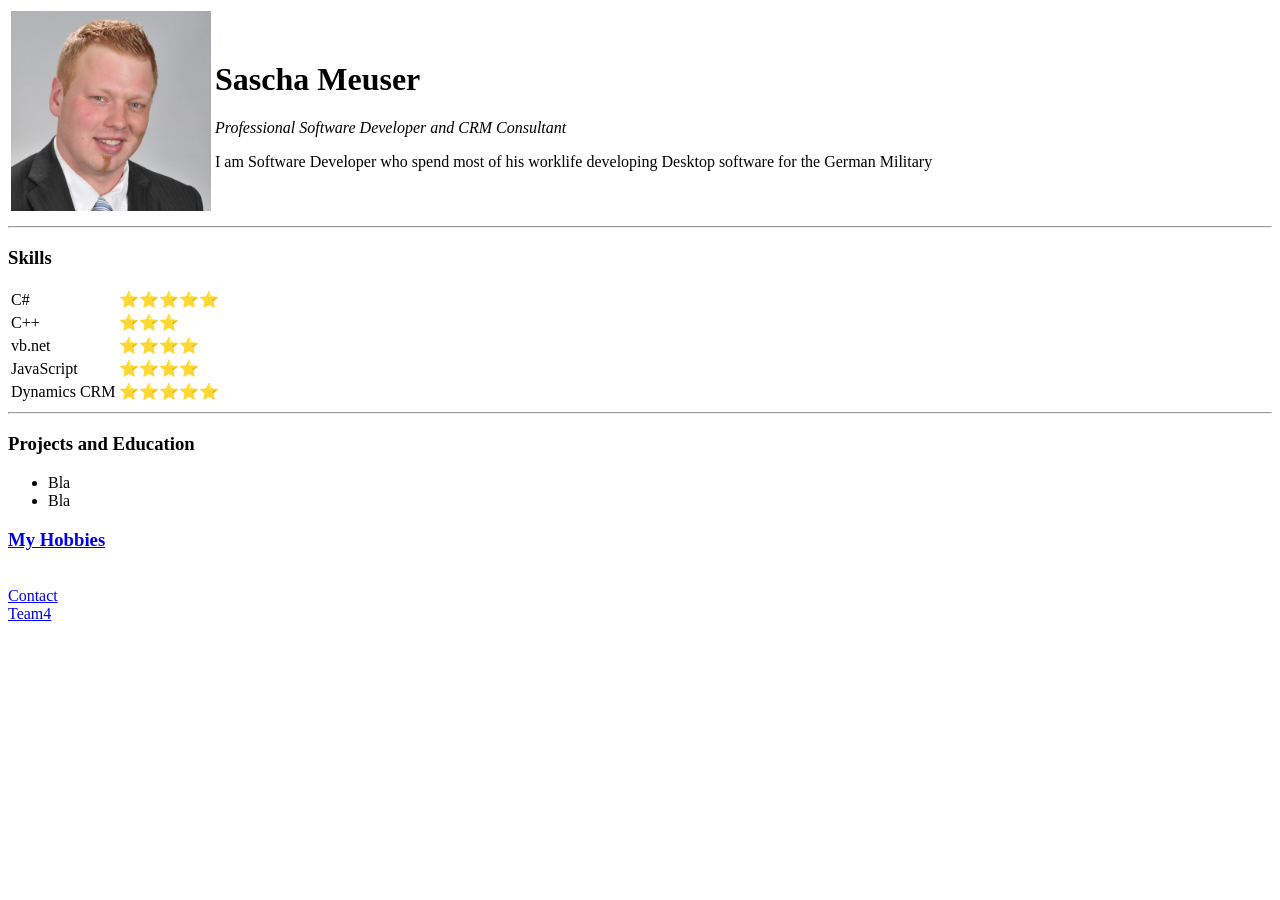
==== index.html @ b61de729 "Test Test" ====
<!DOCTYPE html>
<html lang="en" dir="ltr">

<head>
  <meta charset="utf-8">
  <title>Saschas Personal Site</title>
</head>

<body>
  <table>
    <tr>
      <td><img src="images\Meuser_Sascha_CRMPartners.jpg" alt="Picture from me" width="200" height="200"></td>
      <td>
        <h1>Sascha Meuser</h1>
        <p><em>Professional Software Developer and CRM Consultant</em></p>
        <p>I am Software Developer who spend most of his worklife developing Desktop software for the German Military</p>
      </td>
    </tr>
  </table>
  <hr>

  <h3>Skills</h3>
  <table cellspaceing="20">
    <tr>
      <td>C#</td>
      <td>⭐⭐⭐⭐⭐</td>
    </tr>
    <tr>
      <td>C++</td>
      <td>⭐⭐⭐</td>
    </tr>
    <tr>
      <td>vb.net</td>
      <td>⭐⭐⭐⭐</td>
    </tr>
    <tr>
      <td>JavaScript</td>
      <td>⭐⭐⭐⭐</td>
    </tr>
    <tr>
      <td>Dynamics CRM</td>
      <td>⭐⭐⭐⭐⭐</td>
    </tr>
  </table>
  <hr>

  <h3>Projects and Education</h3>
  <ul>
    <li>Bla</li>
    <li>Bla</li>
  </ul>

  <a href="MyHobbies.html">
    <h3>My Hobbies</h3>
  </a>
  <br>

  <a href="Contact.html">Contact</a>
  <br>
  <a href="https://www.team4.de">Team4</a>

</body>

</html>
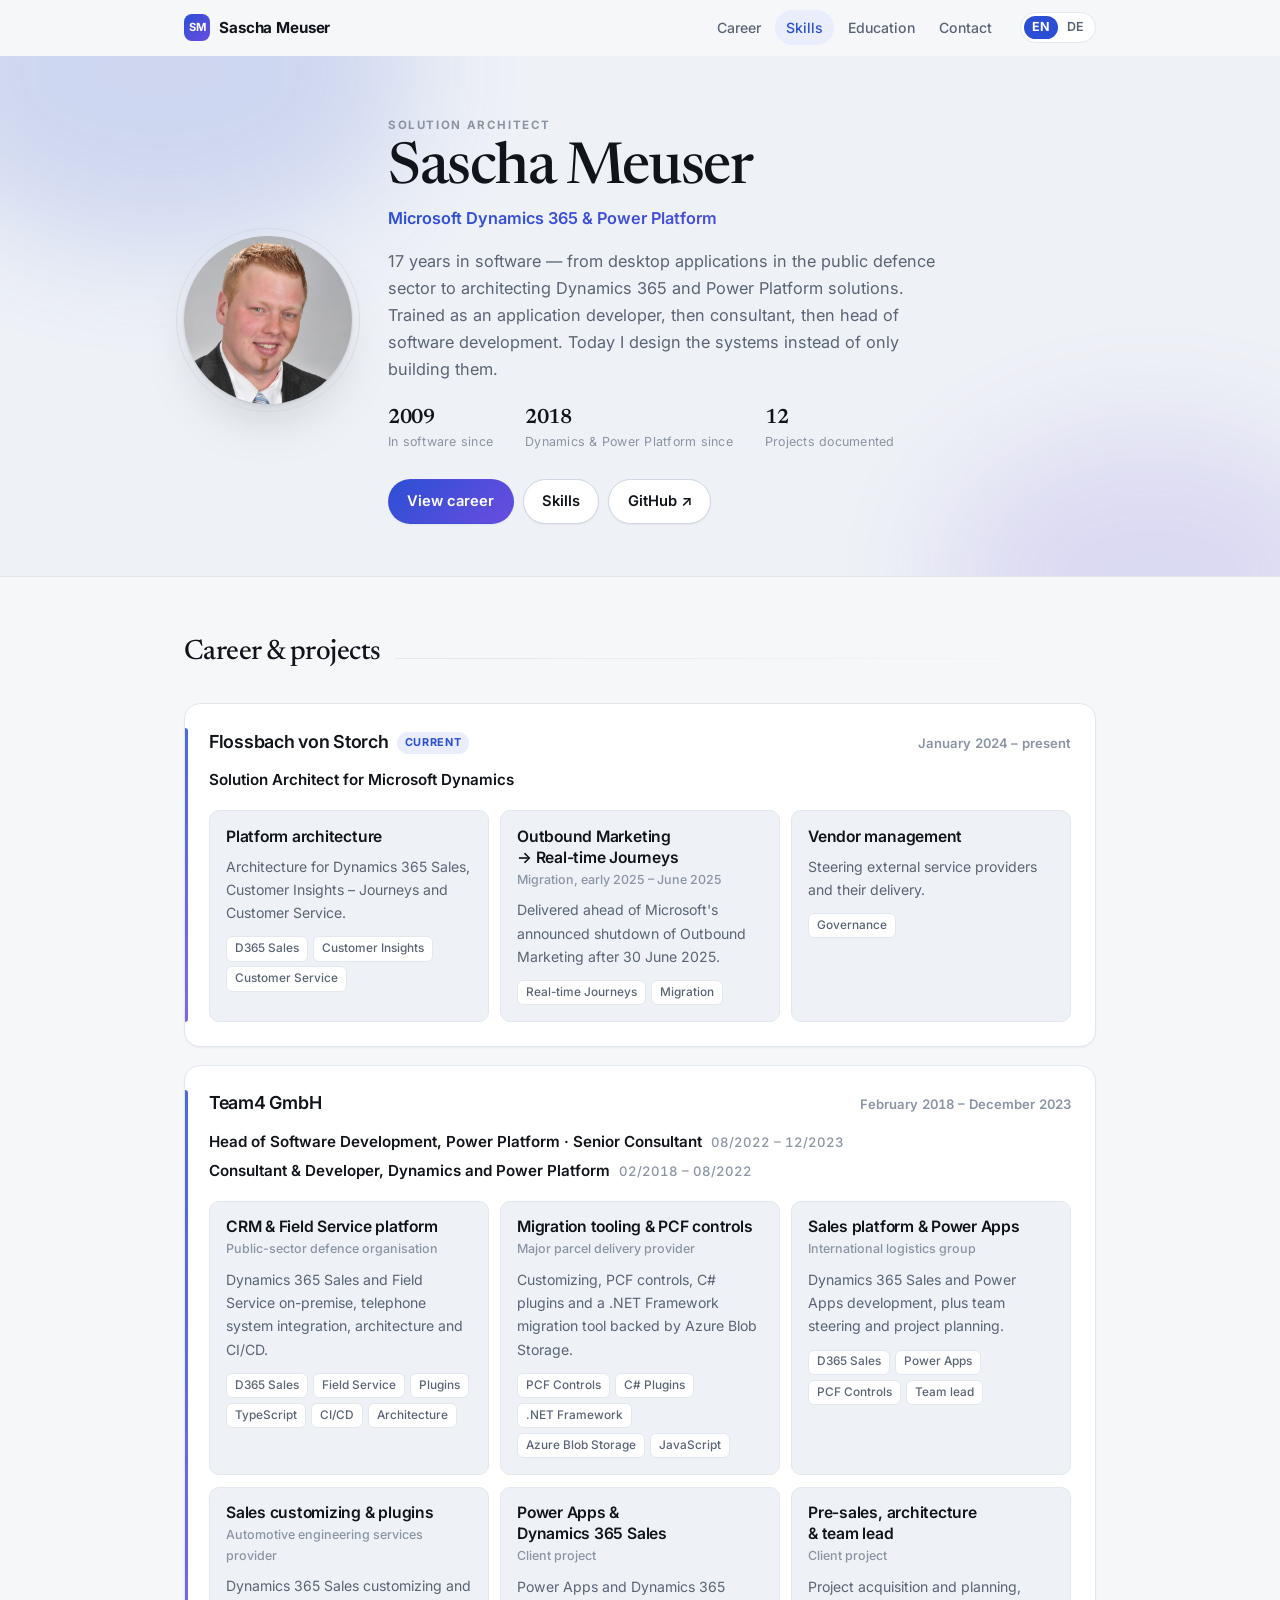
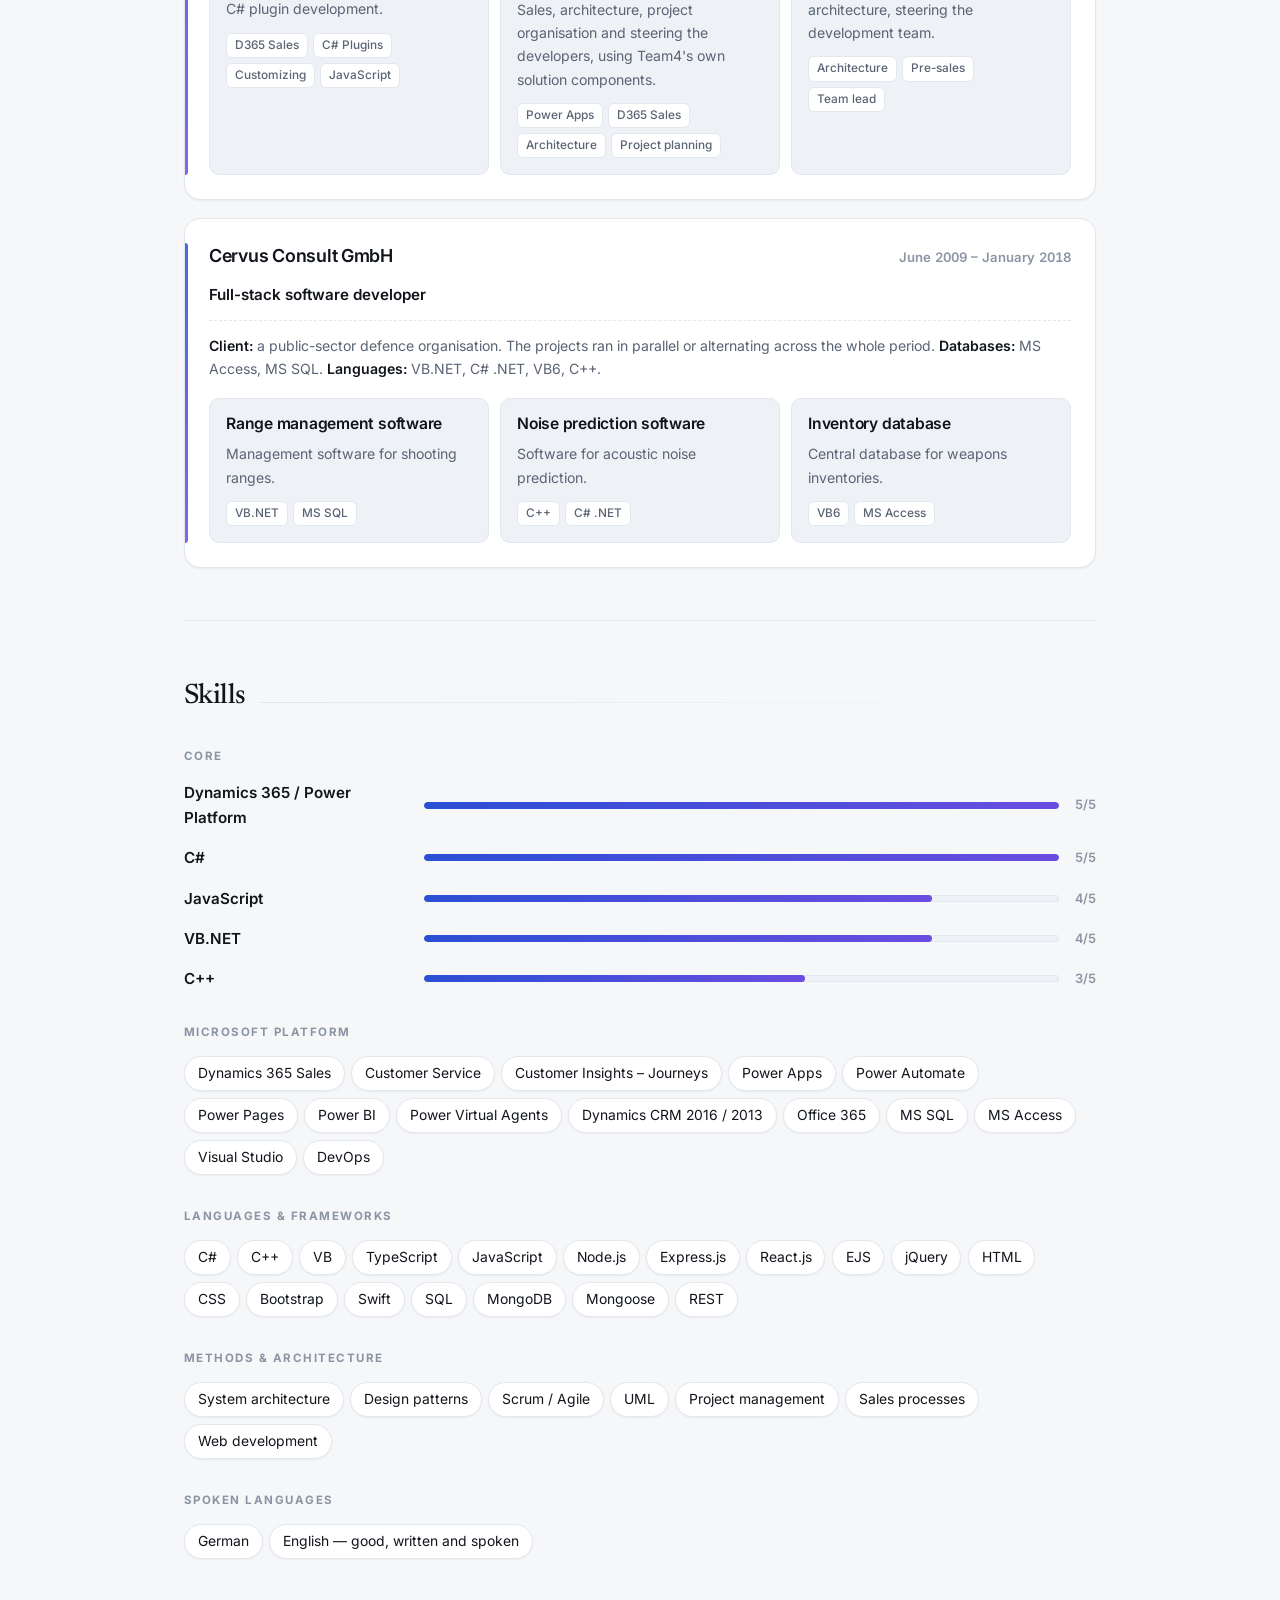
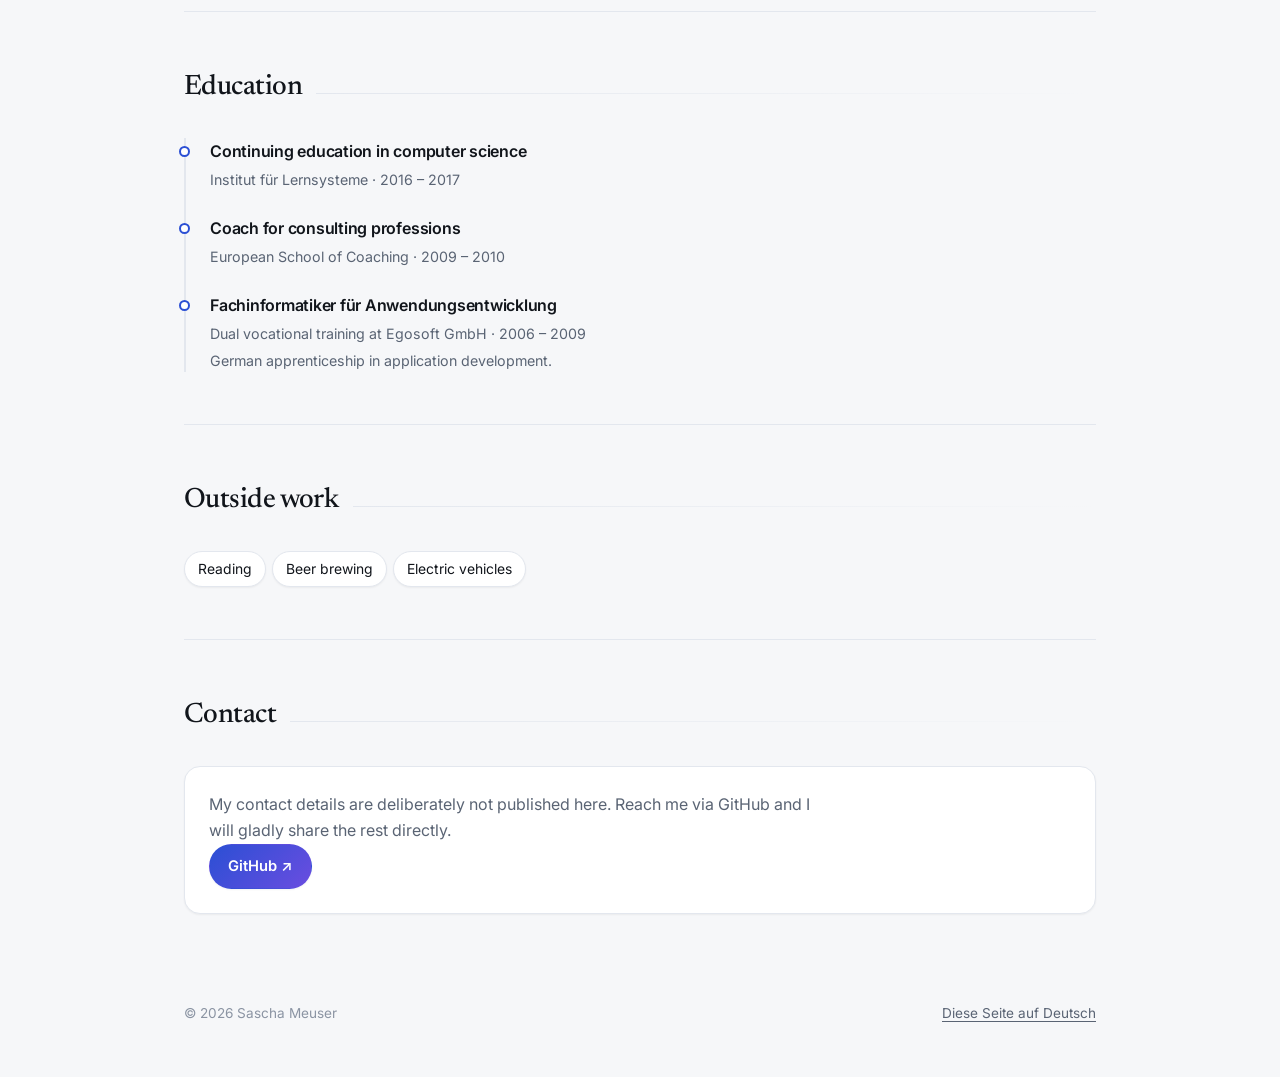
==== commit 34c8b5bd: "Personal site: bilingual static CV Static HTML/CSS site served by GitHub Pages from the repo root.  " ====
--- a/index.html
+++ b/index.html
@@ -1,64 +1,439 @@
-<!DOCTYPE html>
-<html lang="en" dir="ltr">
-
-<head>
-  <meta charset="utf-8">
-  <title>Saschas Personal Site</title>
-</head>
-
-<body>
-  <table>
-    <tr>
-      <td><img src="images\Meuser_Sascha_CRMPartners.jpg" alt="Picture from me" width="200" height="200"></td>
-      <td>
-        <h1>Sascha Meuser</h1>
-        <p><em>Professional Software Developer and CRM Consultant</em></p>
-        <p>I am Software Developer who spend most of his worklife developing Desktop software for the German Military</p>
-      </td>
-    </tr>
-  </table>
-  <hr>
-
-  <h3>Skills</h3>
-  <table cellspaceing="20">
-    <tr>
-      <td>C#</td>
-      <td>⭐⭐⭐⭐⭐</td>
-    </tr>
-    <tr>
-      <td>C++</td>
-      <td>⭐⭐⭐</td>
-    </tr>
-    <tr>
-      <td>vb.net</td>
-      <td>⭐⭐⭐⭐</td>
-    </tr>
-    <tr>
-      <td>JavaScript</td>
-      <td>⭐⭐⭐⭐</td>
-    </tr>
-    <tr>
-      <td>Dynamics CRM</td>
-      <td>⭐⭐⭐⭐⭐</td>
-    </tr>
-  </table>
-  <hr>
-
-  <h3>Projects and Education</h3>
-  <ul>
-    <li>Bla</li>
-    <li>Bla</li>
-  </ul>
-
-  <a href="MyHobbies.html">
-    <h3>My Hobbies</h3>
-  </a>
-  <br>
-
-  <a href="Contact.html">Contact</a>
-  <br>
-  <a href="https://www.team4.de">Team4</a>
-
-</body>
-
-</html>
+<!DOCTYPE html>
+<html lang="en" dir="ltr">
+
+<head>
+  <meta charset="utf-8">
+  <meta name="viewport" content="width=device-width, initial-scale=1">
+  <title>Sascha Meuser — Solution Architect, Dynamics 365 &amp; Power Platform</title>
+  <meta name="description"
+    content="Sascha Meuser — Solution Architect for Microsoft Dynamics 365 and the Power Platform. Career, projects, skills and education.">
+  <meta name="author" content="Sascha Meuser">
+  <meta name="theme-color" content="#f6f7f9" media="(prefers-color-scheme: light)">
+  <meta name="theme-color" content="#0c0f14" media="(prefers-color-scheme: dark)">
+
+  <link rel="canonical" href="https://miedon.github.io/CV/">
+  <link rel="alternate" hreflang="en" href="https://miedon.github.io/CV/">
+  <link rel="alternate" hreflang="de" href="https://miedon.github.io/CV/de.html">
+  <link rel="alternate" hreflang="x-default" href="https://miedon.github.io/CV/">
+
+  <meta property="og:type" content="profile">
+  <meta property="og:locale" content="en">
+  <meta property="og:title" content="Sascha Meuser — Solution Architect, Dynamics 365 &amp; Power Platform">
+  <meta property="og:description"
+    content="17 years in software — from desktop applications in the public defence sector to architecting Dynamics 365 solutions.">
+  <meta property="og:image" content="https://miedon.github.io/CV/images/Meuser_Sascha_CRMPartners.jpg">
+  <meta name="twitter:card" content="summary">
+
+  <link rel="icon" href="data:image/svg+xml,<svg xmlns='http://www.w3.org/2000/svg' viewBox='0 0 100 100'><rect width='100' height='100' rx='22' fill='%232b4fd4'/><text x='50' y='71' font-size='54' font-family='sans-serif' font-weight='bold' fill='white' text-anchor='middle'>SM</text></svg>">
+
+  <link rel="preconnect" href="https://fonts.googleapis.com">
+  <link rel="preconnect" href="https://fonts.gstatic.com" crossorigin>
+  <link rel="stylesheet"
+    href="https://fonts.googleapis.com/css2?family=Inter:wght@400;500;600;700&family=Newsreader:opsz,wght@6..72,500;6..72,600&display=swap">
+  <link rel="stylesheet" href="styles.css">
+</head>
+
+<body>
+  <a class="skip" href="#main">Skip to content</a>
+
+  <div class="topbar">
+    <div class="wrap bar">
+      <a class="brand" href="#top">
+        <span class="monogram" aria-hidden="true">SM</span>
+        Sascha Meuser
+      </a>
+      <nav aria-label="Sections">
+        <a href="#career">Career</a>
+        <a href="#skills">Skills</a>
+        <a href="#education">Education</a>
+        <a href="#contact">Contact</a>
+      </nav>
+      <div class="lang">
+        <strong aria-current="page">EN</strong>
+        <a href="de.html" lang="de" hreflang="de">DE</a>
+      </div>
+    </div>
+  </div>
+
+  <header class="hero" id="top">
+    <div class="wrap hero-inner">
+      <div class="portrait">
+        <img src="images/Meuser_Sascha_CRMPartners.jpg" alt="Portrait of Sascha Meuser"
+          width="168" height="168" fetchpriority="high">
+      </div>
+      <div>
+        <p class="eyebrow">Solution Architect</p>
+        <h1>Sascha Meuser</h1>
+        <p class="tagline">Microsoft Dynamics 365 &amp; Power Platform</p>
+        <p class="lede">
+          17 years in software &mdash; from desktop applications in the public
+          defence sector to architecting Dynamics 365 and Power Platform
+          solutions.
+          Trained as an application developer, then consultant, then head of
+          software development. Today I design the systems instead of only
+          building them.
+        </p>
+        <ul class="facts">
+          <li><b>2009</b><span>In software since</span></li>
+          <li><b>2018</b><span>Dynamics &amp; Power Platform since</span></li>
+          <li><b>12</b><span>Projects documented</span></li>
+        </ul>
+        <nav class="actions" aria-label="Primary">
+          <a class="btn btn-primary" href="#career">View career</a>
+          <a class="btn" href="#skills">Skills</a>
+          <a class="btn" href="https://github.com/Miedon" rel="noopener">GitHub &#8599;</a>
+        </nav>
+      </div>
+    </div>
+  </header>
+
+  <main id="main" class="wrap">
+
+    <section id="career" class="reveal" aria-labelledby="career-h">
+      <div class="sec-head">
+        <h2 id="career-h">Career &amp; projects</h2>
+      </div>
+
+      <ol class="timeline">
+
+        <li class="job">
+          <div class="job-head">
+            <h3>Flossbach von Storch<span class="badge">Current</span></h3>
+            <span class="period">January 2024 &ndash; present</span>
+          </div>
+          <ul class="roles">
+            <li><span class="role">Solution Architect for Microsoft Dynamics</span></li>
+          </ul>
+          <ul class="projects">
+            <li>
+              <h4>Platform architecture</h4>
+              <p>
+                Architecture for Dynamics 365 Sales, Customer Insights &ndash;
+                Journeys and Customer Service.
+              </p>
+              <ul class="chips">
+                <li>D365 Sales</li>
+                <li>Customer Insights</li>
+                <li>Customer Service</li>
+              </ul>
+            </li>
+            <li>
+              <h4>Outbound Marketing &rarr; Real-time Journeys</h4>
+              <span class="client">Migration, early 2025 &ndash; June 2025</span>
+              <p>
+                Delivered ahead of Microsoft's announced shutdown of Outbound
+                Marketing after 30 June 2025.
+              </p>
+              <ul class="chips">
+                <li>Real-time Journeys</li>
+                <li>Migration</li>
+              </ul>
+            </li>
+            <li>
+              <h4>Vendor management</h4>
+              <p>Steering external service providers and their delivery.</p>
+              <ul class="chips">
+                <li>Governance</li>
+              </ul>
+            </li>
+          </ul>
+        </li>
+
+        <li class="job">
+          <div class="job-head">
+            <h3>Team4 GmbH</h3>
+            <span class="period">February 2018 &ndash; December 2023</span>
+          </div>
+          <ul class="roles">
+            <li>
+              <span class="role">Head of Software Development, Power Platform &middot; Senior Consultant</span>
+              <span class="period">08/2022 &ndash; 12/2023</span>
+            </li>
+            <li>
+              <span class="role">Consultant &amp; Developer, Dynamics and Power Platform</span>
+              <span class="period">02/2018 &ndash; 08/2022</span>
+            </li>
+          </ul>
+          <ul class="projects">
+            <li>
+              <h4>CRM &amp; Field Service platform</h4>
+              <span class="client">Public-sector defence organisation</span>
+              <p>
+                Dynamics 365 Sales and Field Service on-premise, telephone system
+                integration, architecture and CI/CD.
+              </p>
+              <ul class="chips">
+                <li>D365 Sales</li>
+                <li>Field Service</li>
+                <li>Plugins</li>
+                <li>TypeScript</li>
+                <li>CI/CD</li>
+                <li>Architecture</li>
+              </ul>
+            </li>
+            <li>
+              <h4>Migration tooling &amp; PCF controls</h4>
+              <span class="client">Major parcel delivery provider</span>
+              <p>
+                Customizing, PCF controls, C# plugins and a .NET Framework
+                migration tool backed by Azure Blob Storage.
+              </p>
+              <ul class="chips">
+                <li>PCF Controls</li>
+                <li>C# Plugins</li>
+                <li>.NET Framework</li>
+                <li>Azure Blob Storage</li>
+                <li>JavaScript</li>
+              </ul>
+            </li>
+            <li>
+              <h4>Sales platform &amp; Power Apps</h4>
+              <span class="client">International logistics group</span>
+              <p>
+                Dynamics 365 Sales and Power Apps development, plus team steering
+                and project planning.
+              </p>
+              <ul class="chips">
+                <li>D365 Sales</li>
+                <li>Power Apps</li>
+                <li>PCF Controls</li>
+                <li>Team lead</li>
+              </ul>
+            </li>
+            <li>
+              <h4>Sales customizing &amp; plugins</h4>
+              <span class="client">Automotive engineering services provider</span>
+              <p>Dynamics 365 Sales customizing and C# plugin development.</p>
+              <ul class="chips">
+                <li>D365 Sales</li>
+                <li>C# Plugins</li>
+                <li>Customizing</li>
+                <li>JavaScript</li>
+              </ul>
+            </li>
+            <li>
+              <h4>Power Apps &amp; Dynamics 365 Sales</h4>
+              <span class="client">Client project</span>
+              <p>
+                Power Apps and Dynamics 365 Sales, architecture, project
+                organisation and steering the developers, using Team4's own
+                solution components.
+              </p>
+              <ul class="chips">
+                <li>Power Apps</li>
+                <li>D365 Sales</li>
+                <li>Architecture</li>
+                <li>Project planning</li>
+              </ul>
+            </li>
+            <li>
+              <h4>Pre-sales, architecture &amp; team lead</h4>
+              <span class="client">Client project</span>
+              <p>
+                Project acquisition and planning, architecture, steering the
+                development team.
+              </p>
+              <ul class="chips">
+                <li>Architecture</li>
+                <li>Pre-sales</li>
+                <li>Team lead</li>
+              </ul>
+            </li>
+          </ul>
+        </li>
+
+        <li class="job">
+          <div class="job-head">
+            <h3>Cervus Consult GmbH</h3>
+            <span class="period">June 2009 &ndash; January 2018</span>
+          </div>
+          <ul class="roles">
+            <li><span class="role">Full-stack software developer</span></li>
+          </ul>
+          <p class="context">
+            <b>Client:</b> a public-sector defence organisation. The projects
+            ran in parallel or alternating across the whole period.
+            <b>Databases:</b> MS Access, MS SQL. <b>Languages:</b> VB.NET,
+            C# .NET, VB6, C++.
+          </p>
+          <ul class="projects">
+            <li>
+              <h4>Range management software</h4>
+              <p>Management software for shooting ranges.</p>
+              <ul class="chips">
+                <li>VB.NET</li>
+                <li>MS SQL</li>
+              </ul>
+            </li>
+            <li>
+              <h4>Noise prediction software</h4>
+              <p>Software for acoustic noise prediction.</p>
+              <ul class="chips">
+                <li>C++</li>
+                <li>C# .NET</li>
+              </ul>
+            </li>
+            <li>
+              <h4>Inventory database</h4>
+              <p>Central database for weapons inventories.</p>
+              <ul class="chips">
+                <li>VB6</li>
+                <li>MS Access</li>
+              </ul>
+            </li>
+          </ul>
+        </li>
+
+      </ol>
+    </section>
+
+    <section id="skills" class="reveal" aria-labelledby="skills-h">
+      <div class="sec-head">
+        <h2 id="skills-h">Skills</h2>
+      </div>
+
+      <h3 class="sub">Core</h3>
+      <ul class="skills">
+        <li>
+          <span class="skill-name">Dynamics 365 / Power Platform</span>
+          <span class="meter" role="img" aria-label="5 out of 5"><i style="--lvl:100%"></i></span>
+          <span class="skill-lvl">5/5</span>
+        </li>
+        <li>
+          <span class="skill-name">C#</span>
+          <span class="meter" role="img" aria-label="5 out of 5"><i style="--lvl:100%"></i></span>
+          <span class="skill-lvl">5/5</span>
+        </li>
+        <li>
+          <span class="skill-name">JavaScript</span>
+          <span class="meter" role="img" aria-label="4 out of 5"><i style="--lvl:80%"></i></span>
+          <span class="skill-lvl">4/5</span>
+        </li>
+        <li>
+          <span class="skill-name">VB.NET</span>
+          <span class="meter" role="img" aria-label="4 out of 5"><i style="--lvl:80%"></i></span>
+          <span class="skill-lvl">4/5</span>
+        </li>
+        <li>
+          <span class="skill-name">C++</span>
+          <span class="meter" role="img" aria-label="3 out of 5"><i style="--lvl:60%"></i></span>
+          <span class="skill-lvl">3/5</span>
+        </li>
+      </ul>
+
+      <h3 class="sub">Microsoft platform</h3>
+      <ul class="tags">
+        <li>Dynamics 365 Sales</li>
+        <li>Customer Service</li>
+        <li>Customer Insights &ndash; Journeys</li>
+        <li>Power Apps</li>
+        <li>Power Automate</li>
+        <li>Power Pages</li>
+        <li>Power BI</li>
+        <li>Power Virtual Agents</li>
+        <li>Dynamics CRM 2016 / 2013</li>
+        <li>Office 365</li>
+        <li>MS SQL</li>
+        <li>MS Access</li>
+        <li>Visual Studio</li>
+        <li>DevOps</li>
+      </ul>
+
+      <h3 class="sub">Languages &amp; frameworks</h3>
+      <ul class="tags">
+        <li>C#</li>
+        <li>C++</li>
+        <li>VB</li>
+        <li>TypeScript</li>
+        <li>JavaScript</li>
+        <li>Node.js</li>
+        <li>Express.js</li>
+        <li>React.js</li>
+        <li>EJS</li>
+        <li>jQuery</li>
+        <li>HTML</li>
+        <li>CSS</li>
+        <li>Bootstrap</li>
+        <li>Swift</li>
+        <li>SQL</li>
+        <li>MongoDB</li>
+        <li>Mongoose</li>
+        <li>REST</li>
+      </ul>
+
+      <h3 class="sub">Methods &amp; architecture</h3>
+      <ul class="tags">
+        <li>System architecture</li>
+        <li>Design patterns</li>
+        <li>Scrum / Agile</li>
+        <li>UML</li>
+        <li>Project management</li>
+        <li>Sales processes</li>
+        <li>Web development</li>
+      </ul>
+
+      <h3 class="sub">Spoken languages</h3>
+      <ul class="tags">
+        <li>German</li>
+        <li>English &mdash; good, written and spoken</li>
+      </ul>
+    </section>
+
+    <section id="education" class="reveal" aria-labelledby="education-h">
+      <div class="sec-head">
+        <h2 id="education-h">Education</h2>
+      </div>
+      <ol class="edu">
+        <li>
+          <h3>Continuing education in computer science</h3>
+          <p>Institut f&uuml;r Lernsysteme &middot; 2016 &ndash; 2017</p>
+        </li>
+        <li>
+          <h3>Coach for consulting professions</h3>
+          <p>European School of Coaching &middot; 2009 &ndash; 2010</p>
+        </li>
+        <li>
+          <h3>Fachinformatiker f&uuml;r Anwendungsentwicklung</h3>
+          <p>Dual vocational training at Egosoft GmbH &middot; 2006 &ndash; 2009</p>
+          <p>German apprenticeship in application development.</p>
+        </li>
+      </ol>
+    </section>
+
+    <section id="interests" class="reveal" aria-labelledby="interests-h">
+      <div class="sec-head">
+        <h2 id="interests-h">Outside work</h2>
+      </div>
+      <ul class="tags">
+        <li>Reading</li>
+        <li>Beer brewing</li>
+        <li>Electric vehicles</li>
+      </ul>
+    </section>
+
+    <section id="contact" class="reveal" aria-labelledby="contact-h">
+      <div class="sec-head">
+        <h2 id="contact-h">Contact</h2>
+      </div>
+      <div class="card-note">
+        <p>
+          My contact details are deliberately not published here. Reach me via
+          GitHub and I will gladly share the rest directly.
+        </p>
+        <p class="actions">
+          <a class="btn btn-primary" href="https://github.com/Miedon" rel="noopener">GitHub &#8599;</a>
+        </p>
+      </div>
+    </section>
+
+  </main>
+
+  <footer class="wrap">
+    <p>&copy; <span id="year">2026</span> Sascha Meuser</p>
+    <p><a href="de.html" lang="de" hreflang="de">Diese Seite auf Deutsch</a></p>
+  </footer>
+
+  <script src="app.js" defer></script>
+</body>
+
+</html>
--- a/styles.css
+++ b/styles.css
@@ -0,0 +1,900 @@
+/* =========================================================
+   Sascha Meuser — personal site
+   Tokens first, then base, then components, then print.
+   ========================================================= */
+
+:root {
+  /* colour */
+  --bg: #f6f7f9;
+  --bg-2: #eef1f6;
+  --surface: #ffffff;
+  --border: #e3e7ee;
+  --border-strong: #cfd6e2;
+  --text: #11151b;
+  --muted: #5a6474;
+  --faint: #8b94a3;
+  --accent: #2b4fd4;
+  --accent-2: #6a4de0;
+  --accent-ink: #ffffff;
+  --accent-soft: #e9edfc;
+
+  /* shape & depth */
+  --radius: 16px;
+  --radius-sm: 10px;
+  --shadow-sm: 0 1px 2px rgba(17, 21, 27, .05);
+  --shadow: 0 1px 2px rgba(17, 21, 27, .04), 0 10px 30px -12px rgba(17, 21, 27, .14);
+  --shadow-lg: 0 2px 4px rgba(17, 21, 27, .05), 0 24px 60px -24px rgba(17, 21, 27, .25);
+  --ring: 0 0 0 1px var(--border);
+
+  /* type & metrics */
+  --sans: "Inter", system-ui, -apple-system, "Segoe UI", Roboto, Helvetica, Arial, sans-serif;
+  --serif: "Newsreader", Georgia, "Times New Roman", serif;
+  --maxw: 60rem;
+  --bar-h: 3.5rem;
+}
+
+@media (prefers-color-scheme: dark) {
+  :root {
+    --bg: #0c0f14;
+    --bg-2: #11161d;
+    --surface: #141a22;
+    --border: #232c38;
+    --border-strong: #324051;
+    --text: #e9edf3;
+    --muted: #9aa5b5;
+    --faint: #76818f;
+    --accent: #8aa4ff;
+    --accent-2: #b296ff;
+    --accent-ink: #0c0f14;
+    --accent-soft: #1a2334;
+    --shadow-sm: 0 1px 2px rgba(0, 0, 0, .5);
+    --shadow: 0 1px 2px rgba(0, 0, 0, .5), 0 10px 30px -12px rgba(0, 0, 0, .7);
+    --shadow-lg: 0 2px 4px rgba(0, 0, 0, .5), 0 24px 60px -24px rgba(0, 0, 0, .9);
+  }
+}
+
+/* ---------------- base ---------------- */
+
+*,
+*::before,
+*::after {
+  box-sizing: border-box;
+}
+
+html {
+  scroll-behavior: smooth;
+  scroll-padding-top: calc(var(--bar-h) + 1rem);
+  -webkit-text-size-adjust: 100%;
+}
+
+body {
+  margin: 0;
+  background: var(--bg);
+  color: var(--text);
+  font-family: var(--sans);
+  font-size: 16px;
+  line-height: 1.65;
+  -webkit-font-smoothing: antialiased;
+  text-rendering: optimizeLegibility;
+}
+
+.wrap {
+  max-width: var(--maxw);
+  margin-inline: auto;
+  padding-inline: 1.5rem;
+}
+
+img {
+  max-width: 100%;
+  height: auto;
+}
+
+a {
+  color: var(--accent);
+  text-underline-offset: .2em;
+}
+
+h1,
+h2,
+h3,
+h4 {
+  font-weight: 600;
+  letter-spacing: -.015em;
+  text-wrap: balance;
+}
+
+:focus-visible {
+  outline: 2px solid var(--accent);
+  outline-offset: 3px;
+  border-radius: 6px;
+}
+
+::selection {
+  background: var(--accent);
+  color: var(--accent-ink);
+}
+
+.skip {
+  position: absolute;
+  left: -9999px;
+}
+
+.skip:focus {
+  left: 1rem;
+  top: 1rem;
+  z-index: 60;
+  background: var(--surface);
+  padding: .55rem .85rem;
+  border-radius: var(--radius-sm);
+  box-shadow: var(--shadow);
+}
+
+/* ---------------- top bar ---------------- */
+
+.topbar {
+  position: sticky;
+  top: 0;
+  z-index: 50;
+  height: var(--bar-h);
+  background: color-mix(in srgb, var(--bg) 82%, transparent);
+  backdrop-filter: saturate(1.6) blur(12px);
+  border-bottom: 1px solid transparent;
+  transition: border-color .2s ease, background .2s ease;
+}
+
+.topbar.stuck {
+  border-bottom-color: var(--border);
+}
+
+@supports not (background: color-mix(in srgb, red 50%, blue)) {
+  .topbar {
+    background: var(--bg);
+  }
+}
+
+.bar {
+  height: 100%;
+  display: flex;
+  align-items: center;
+  gap: 1rem;
+}
+
+.brand {
+  display: inline-flex;
+  align-items: center;
+  gap: .55rem;
+  font-weight: 700;
+  font-size: .95rem;
+  color: var(--text);
+  text-decoration: none;
+  letter-spacing: -.01em;
+}
+
+.monogram {
+  display: grid;
+  place-items: center;
+  width: 1.65rem;
+  height: 1.65rem;
+  border-radius: 8px;
+  background: linear-gradient(135deg, var(--accent), var(--accent-2));
+  color: var(--accent-ink);
+  font-size: .7rem;
+  font-weight: 700;
+  letter-spacing: 0;
+}
+
+.bar nav {
+  margin-left: auto;
+  display: flex;
+  gap: .15rem;
+}
+
+.bar nav a {
+  padding: .35rem .7rem;
+  border-radius: 999px;
+  font-size: .88rem;
+  font-weight: 500;
+  color: var(--muted);
+  text-decoration: none;
+  transition: color .15s ease, background .15s ease;
+}
+
+.bar nav a:hover {
+  color: var(--text);
+  background: var(--bg-2);
+}
+
+.bar nav a.active {
+  color: var(--accent);
+  background: var(--accent-soft);
+}
+
+@media (max-width: 46rem) {
+  .bar nav {
+    display: none;
+  }
+
+  .bar .lang {
+    margin-left: auto;
+  }
+}
+
+/* language switch */
+
+.lang {
+  display: inline-flex;
+  align-items: center;
+  padding: .18rem;
+  gap: .1rem;
+  border: 1px solid var(--border);
+  border-radius: 999px;
+  background: var(--surface);
+  font-size: .78rem;
+  font-weight: 600;
+}
+
+.lang a,
+.lang strong {
+  padding: .15rem .5rem;
+  border-radius: 999px;
+  text-decoration: none;
+  line-height: 1.5;
+}
+
+.lang a {
+  color: var(--muted);
+}
+
+.lang a:hover {
+  color: var(--text);
+}
+
+.lang strong {
+  background: var(--accent);
+  color: var(--accent-ink);
+  font-weight: 700;
+}
+
+/* ---------------- hero ---------------- */
+
+.hero {
+  position: relative;
+  overflow: hidden;
+  background: var(--bg-2);
+  border-bottom: 1px solid var(--border);
+}
+
+.hero::before,
+.hero::after {
+  content: "";
+  position: absolute;
+  border-radius: 50%;
+  filter: blur(60px);
+  opacity: .5;
+  pointer-events: none;
+}
+
+.hero::before {
+  width: 32rem;
+  height: 22rem;
+  top: -10rem;
+  left: -6rem;
+  background: var(--accent);
+  opacity: .16;
+}
+
+.hero::after {
+  width: 26rem;
+  height: 18rem;
+  bottom: -9rem;
+  right: -5rem;
+  background: var(--accent-2);
+  opacity: .14;
+}
+
+.hero-inner {
+  position: relative;
+  display: grid;
+  grid-template-columns: auto 1fr;
+  gap: 2.25rem;
+  align-items: center;
+  padding-block: 3.75rem 3.25rem;
+}
+
+.portrait {
+  position: relative;
+  flex: 0 0 auto;
+}
+
+.portrait img {
+  display: block;
+  width: 10.5rem;
+  height: 10.5rem;
+  border-radius: 50%;
+  object-fit: cover;
+  box-shadow: var(--shadow-lg), 0 0 0 1px var(--border);
+}
+
+.portrait::after {
+  content: "";
+  position: absolute;
+  inset: -.5rem;
+  border-radius: 50%;
+  border: 1px solid var(--border-strong);
+  opacity: .7;
+}
+
+.eyebrow {
+  margin: 0;
+  font-size: .72rem;
+  font-weight: 700;
+  letter-spacing: .14em;
+  text-transform: uppercase;
+  color: var(--faint);
+}
+
+h1 {
+  margin: .3rem 0 .35rem;
+  font-family: var(--serif);
+  font-weight: 500;
+  font-size: clamp(2.3rem, 7vw, 3.6rem);
+  line-height: 1.04;
+  letter-spacing: -.025em;
+}
+
+.tagline {
+  margin: 0 0 1rem;
+  font-size: 1.02rem;
+  font-weight: 600;
+  background: linear-gradient(90deg, var(--accent), var(--accent-2));
+  -webkit-background-clip: text;
+  background-clip: text;
+  color: transparent;
+}
+
+@supports not (background-clip: text) {
+  .tagline {
+    color: var(--accent);
+  }
+}
+
+.lede {
+  margin: 0;
+  max-width: 36rem;
+  color: var(--muted);
+  font-size: 1.02rem;
+}
+
+.facts {
+  list-style: none;
+  margin: 1.5rem 0 0;
+  padding: 0;
+  display: flex;
+  flex-wrap: wrap;
+  gap: .5rem 2rem;
+}
+
+.facts li {
+  display: grid;
+  gap: .05rem;
+}
+
+.facts b {
+  font-family: var(--serif);
+  font-size: 1.3rem;
+  font-weight: 600;
+  letter-spacing: -.02em;
+  line-height: 1.2;
+}
+
+.facts span {
+  font-size: .78rem;
+  color: var(--faint);
+  letter-spacing: .02em;
+}
+
+.actions {
+  display: flex;
+  flex-wrap: wrap;
+  gap: .55rem;
+  margin: 1.6rem 0 0;
+}
+
+@media (max-width: 42rem) {
+  .hero-inner {
+    grid-template-columns: 1fr;
+    gap: 1.5rem;
+    padding-block: 2.75rem 2.5rem;
+  }
+
+  .portrait img {
+    width: 7.5rem;
+    height: 7.5rem;
+  }
+}
+
+/* ---------------- buttons ---------------- */
+
+.btn {
+  display: inline-flex;
+  align-items: center;
+  gap: .4rem;
+  padding: .6rem 1.15rem;
+  border: 1px solid var(--border-strong);
+  border-radius: 999px;
+  background: var(--surface);
+  color: var(--text);
+  font-size: .92rem;
+  font-weight: 600;
+  text-decoration: none;
+  box-shadow: var(--shadow-sm);
+  transition: transform .14s ease, box-shadow .14s ease, border-color .14s ease;
+}
+
+.btn:hover {
+  transform: translateY(-1.5px);
+  box-shadow: var(--shadow);
+  border-color: var(--accent);
+}
+
+.btn:active {
+  transform: translateY(0);
+}
+
+.btn-primary {
+  border-color: transparent;
+  background: linear-gradient(135deg, var(--accent), var(--accent-2));
+  color: var(--accent-ink);
+}
+
+/* ---------------- sections ---------------- */
+
+main section {
+  padding-block: 3.25rem;
+  border-bottom: 1px solid var(--border);
+}
+
+main section:last-of-type {
+  border-bottom: 0;
+}
+
+.sec-head {
+  display: flex;
+  align-items: baseline;
+  gap: .9rem;
+  margin-bottom: 1.75rem;
+}
+
+.sec-head h2 {
+  margin: 0;
+  font-family: var(--serif);
+  font-weight: 500;
+  font-size: 1.75rem;
+  letter-spacing: -.02em;
+}
+
+.sec-head::after {
+  content: "";
+  flex: 1;
+  height: 1px;
+  background: linear-gradient(90deg, var(--border), transparent);
+}
+
+.sub {
+  margin: 2rem 0 .85rem;
+  font-size: .72rem;
+  font-weight: 700;
+  letter-spacing: .13em;
+  text-transform: uppercase;
+  color: var(--faint);
+}
+
+.sub:first-of-type {
+  margin-top: 0;
+}
+
+/* ---------------- career timeline ---------------- */
+
+.timeline {
+  list-style: none;
+  margin: 0;
+  padding: 0;
+  display: grid;
+  gap: 1.1rem;
+}
+
+.job {
+  position: relative;
+  background: var(--surface);
+  border: 1px solid var(--border);
+  border-radius: var(--radius);
+  padding: 1.4rem 1.5rem 1.5rem;
+  box-shadow: var(--shadow-sm);
+}
+
+.job::before {
+  content: "";
+  position: absolute;
+  left: 0;
+  top: 1.5rem;
+  bottom: 1.5rem;
+  width: 3px;
+  border-radius: 0 3px 3px 0;
+  background: linear-gradient(var(--accent), var(--accent-2));
+  opacity: .85;
+}
+
+.job-head {
+  display: flex;
+  flex-wrap: wrap;
+  align-items: baseline;
+  justify-content: space-between;
+  gap: .3rem 1rem;
+}
+
+.job h3 {
+  margin: 0;
+  font-size: 1.12rem;
+}
+
+.period {
+  font-size: .82rem;
+  font-weight: 600;
+  color: var(--faint);
+  font-variant-numeric: tabular-nums;
+  white-space: nowrap;
+}
+
+.badge {
+  display: inline-block;
+  margin-left: .5rem;
+  padding: .1rem .5rem;
+  border-radius: 999px;
+  background: var(--accent-soft);
+  color: var(--accent);
+  font-size: .68rem;
+  font-weight: 700;
+  letter-spacing: .06em;
+  text-transform: uppercase;
+  vertical-align: .15em;
+}
+
+.roles {
+  list-style: none;
+  margin: .7rem 0 0;
+  padding: 0;
+  display: grid;
+  gap: .25rem;
+}
+
+.roles li {
+  display: flex;
+  flex-wrap: wrap;
+  gap: 0 .55rem;
+  align-items: baseline;
+  font-size: .95rem;
+}
+
+.roles .role {
+  font-weight: 600;
+}
+
+.roles .period {
+  font-weight: 500;
+}
+
+.context {
+  margin: .8rem 0 0;
+  padding-top: .8rem;
+  border-top: 1px dashed var(--border);
+  color: var(--muted);
+  font-size: .88rem;
+}
+
+.context b {
+  color: var(--text);
+  font-weight: 600;
+}
+
+/* project cards */
+
+.projects {
+  list-style: none;
+  margin: 1.1rem 0 0;
+  padding: 0;
+  display: grid;
+  gap: .7rem;
+  grid-template-columns: repeat(auto-fit, minmax(16rem, 1fr));
+}
+
+.projects > li {
+  display: flex;
+  flex-direction: column;
+  background: var(--bg-2);
+  border: 1px solid var(--border);
+  border-radius: var(--radius-sm);
+  padding: .9rem 1rem 1rem;
+  transition: transform .14s ease, box-shadow .14s ease, border-color .14s ease;
+}
+
+.projects > li:hover {
+  transform: translateY(-2px);
+  border-color: var(--border-strong);
+  box-shadow: var(--shadow);
+}
+
+.projects h4 {
+  margin: 0;
+  font-size: .98rem;
+  line-height: 1.35;
+}
+
+.projects .client {
+  display: block;
+  margin-top: .12rem;
+  font-size: .78rem;
+  font-weight: 500;
+  color: var(--faint);
+}
+
+.projects p {
+  margin: .5rem 0 0;
+  font-size: .88rem;
+  color: var(--muted);
+}
+
+.chips {
+  list-style: none;
+  display: flex;
+  flex-wrap: wrap;
+  gap: .3rem;
+  margin: .75rem 0 0;
+  padding: 0;
+}
+
+.chips li {
+  padding: .12rem .5rem;
+  border: 1px solid var(--border);
+  border-radius: 6px;
+  background: var(--surface);
+  font-size: .74rem;
+  font-weight: 500;
+  color: var(--muted);
+  white-space: nowrap;
+}
+
+/* ---------------- skills ---------------- */
+
+.skills {
+  list-style: none;
+  margin: 0;
+  padding: 0;
+  display: grid;
+  gap: .95rem;
+}
+
+.skills li {
+  display: grid;
+  grid-template-columns: minmax(8rem, 14rem) 1fr auto;
+  gap: 1rem;
+  align-items: center;
+}
+
+.skill-name {
+  font-weight: 600;
+  font-size: .95rem;
+}
+
+.skill-lvl {
+  font-variant-numeric: tabular-nums;
+  font-size: .8rem;
+  font-weight: 600;
+  color: var(--faint);
+}
+
+.meter {
+  display: block;
+  height: 7px;
+  background: var(--bg-2);
+  border-radius: 999px;
+  box-shadow: inset var(--ring);
+  overflow: hidden;
+}
+
+.meter i {
+  display: block;
+  width: var(--lvl, 0%);
+  height: 100%;
+  border-radius: inherit;
+  background: linear-gradient(90deg, var(--accent), var(--accent-2));
+}
+
+@media (max-width: 32rem) {
+  .skills li {
+    grid-template-columns: 1fr auto;
+  }
+
+  .meter {
+    grid-column: 1 / -1;
+  }
+}
+
+/* ---------------- tags ---------------- */
+
+.tags {
+  list-style: none;
+  display: flex;
+  flex-wrap: wrap;
+  gap: .4rem;
+  margin: 0;
+  padding: 0;
+}
+
+.tags li {
+  padding: .33rem .8rem;
+  border: 1px solid var(--border);
+  border-radius: 999px;
+  background: var(--surface);
+  font-size: .87rem;
+  box-shadow: var(--shadow-sm);
+}
+
+/* ---------------- education ---------------- */
+
+.edu {
+  list-style: none;
+  margin: 0;
+  padding: 0 0 0 1.5rem;
+  border-left: 2px solid var(--border);
+  display: grid;
+  gap: 1.5rem;
+}
+
+.edu li {
+  position: relative;
+}
+
+.edu li::before {
+  content: "";
+  position: absolute;
+  left: calc(-1.5rem - 7px);
+  top: .5rem;
+  width: 11px;
+  height: 11px;
+  border-radius: 50%;
+  background: var(--surface);
+  border: 2px solid var(--accent);
+}
+
+.edu h3 {
+  margin: 0;
+  font-size: 1rem;
+}
+
+.edu p {
+  margin: .2rem 0 0;
+  font-size: .89rem;
+  color: var(--muted);
+}
+
+/* ---------------- contact ---------------- */
+
+.card-note {
+  background: var(--surface);
+  border: 1px solid var(--border);
+  border-radius: var(--radius);
+  padding: 1.5rem;
+  box-shadow: var(--shadow-sm);
+}
+
+.card-note p {
+  margin: 0;
+  max-width: 38rem;
+  color: var(--muted);
+}
+
+/* ---------------- footer ---------------- */
+
+footer {
+  padding-block: 2.25rem 3.25rem;
+  color: var(--faint);
+  font-size: .85rem;
+  display: flex;
+  flex-wrap: wrap;
+  gap: .4rem 1.25rem;
+  justify-content: space-between;
+}
+
+footer p {
+  margin: 0;
+}
+
+footer a {
+  color: var(--muted);
+}
+
+/* ---------------- reveal on scroll ---------------- */
+
+.reveal {
+  opacity: 0;
+  transform: translateY(14px);
+  transition: opacity .55s ease, transform .55s ease;
+}
+
+.reveal.in {
+  opacity: 1;
+  transform: none;
+}
+
+@media (prefers-reduced-motion: reduce) {
+  html {
+    scroll-behavior: auto;
+  }
+
+  * {
+    transition: none !important;
+    animation: none !important;
+  }
+
+  .reveal {
+    opacity: 1;
+    transform: none;
+  }
+}
+
+/* ---------------- print ---------------- */
+
+@media print {
+  :root {
+    --bg: #fff;
+    --bg-2: #fff;
+    --surface: #fff;
+    --text: #000;
+    --muted: #333;
+    --faint: #555;
+    --border: #bbb;
+    --border-strong: #999;
+    --shadow: none;
+    --shadow-sm: none;
+    --shadow-lg: none;
+  }
+
+  .topbar,
+  .actions,
+  .skip,
+  .hero::before,
+  .hero::after {
+    display: none !important;
+  }
+
+  body {
+    font-size: 11pt;
+  }
+
+  .hero,
+  main section {
+    border: 0;
+    padding-block: .75rem;
+  }
+
+  .job,
+  .projects > li,
+  .card-note {
+    break-inside: avoid;
+  }
+
+  .projects {
+    grid-template-columns: 1fr 1fr;
+  }
+
+  .reveal {
+    opacity: 1;
+    transform: none;
+  }
+
+  a[href^="http"]::after {
+    content: " (" attr(href) ")";
+    font-size: .8em;
+    color: #555;
+  }
+}
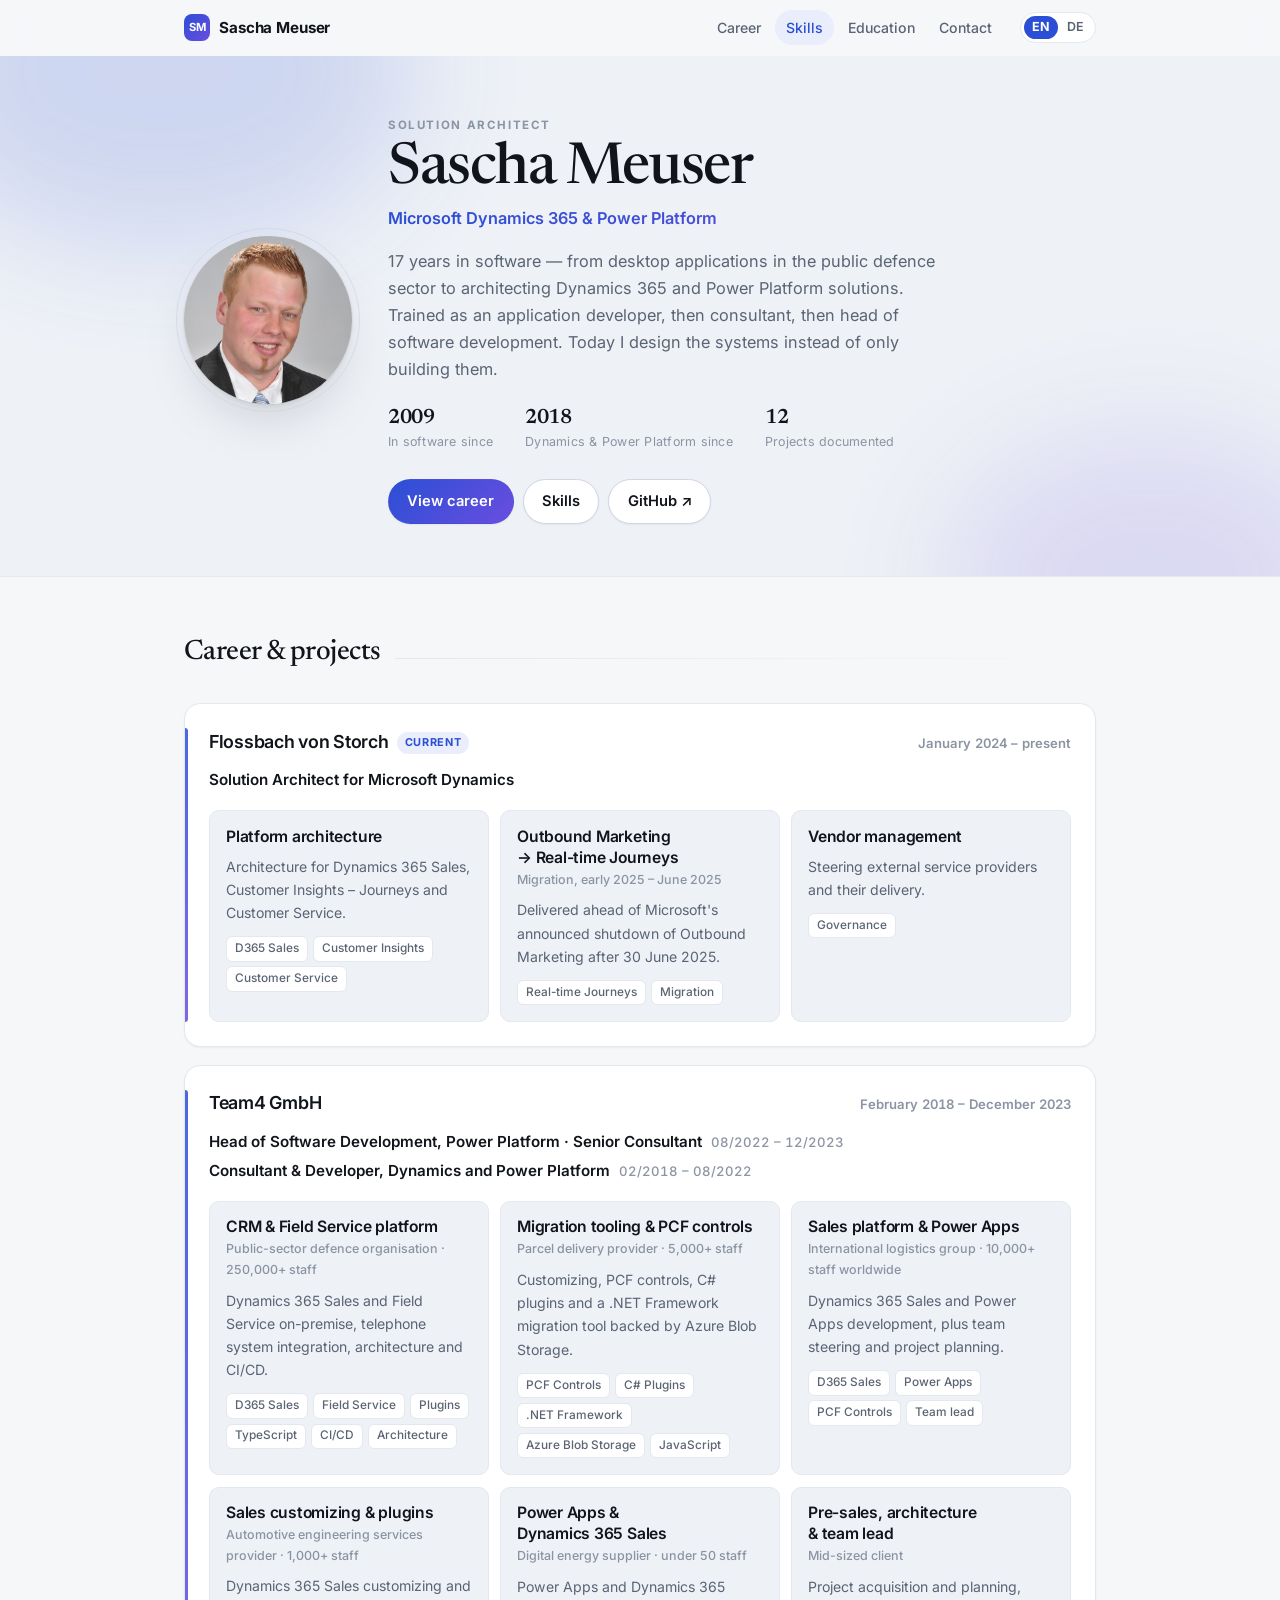
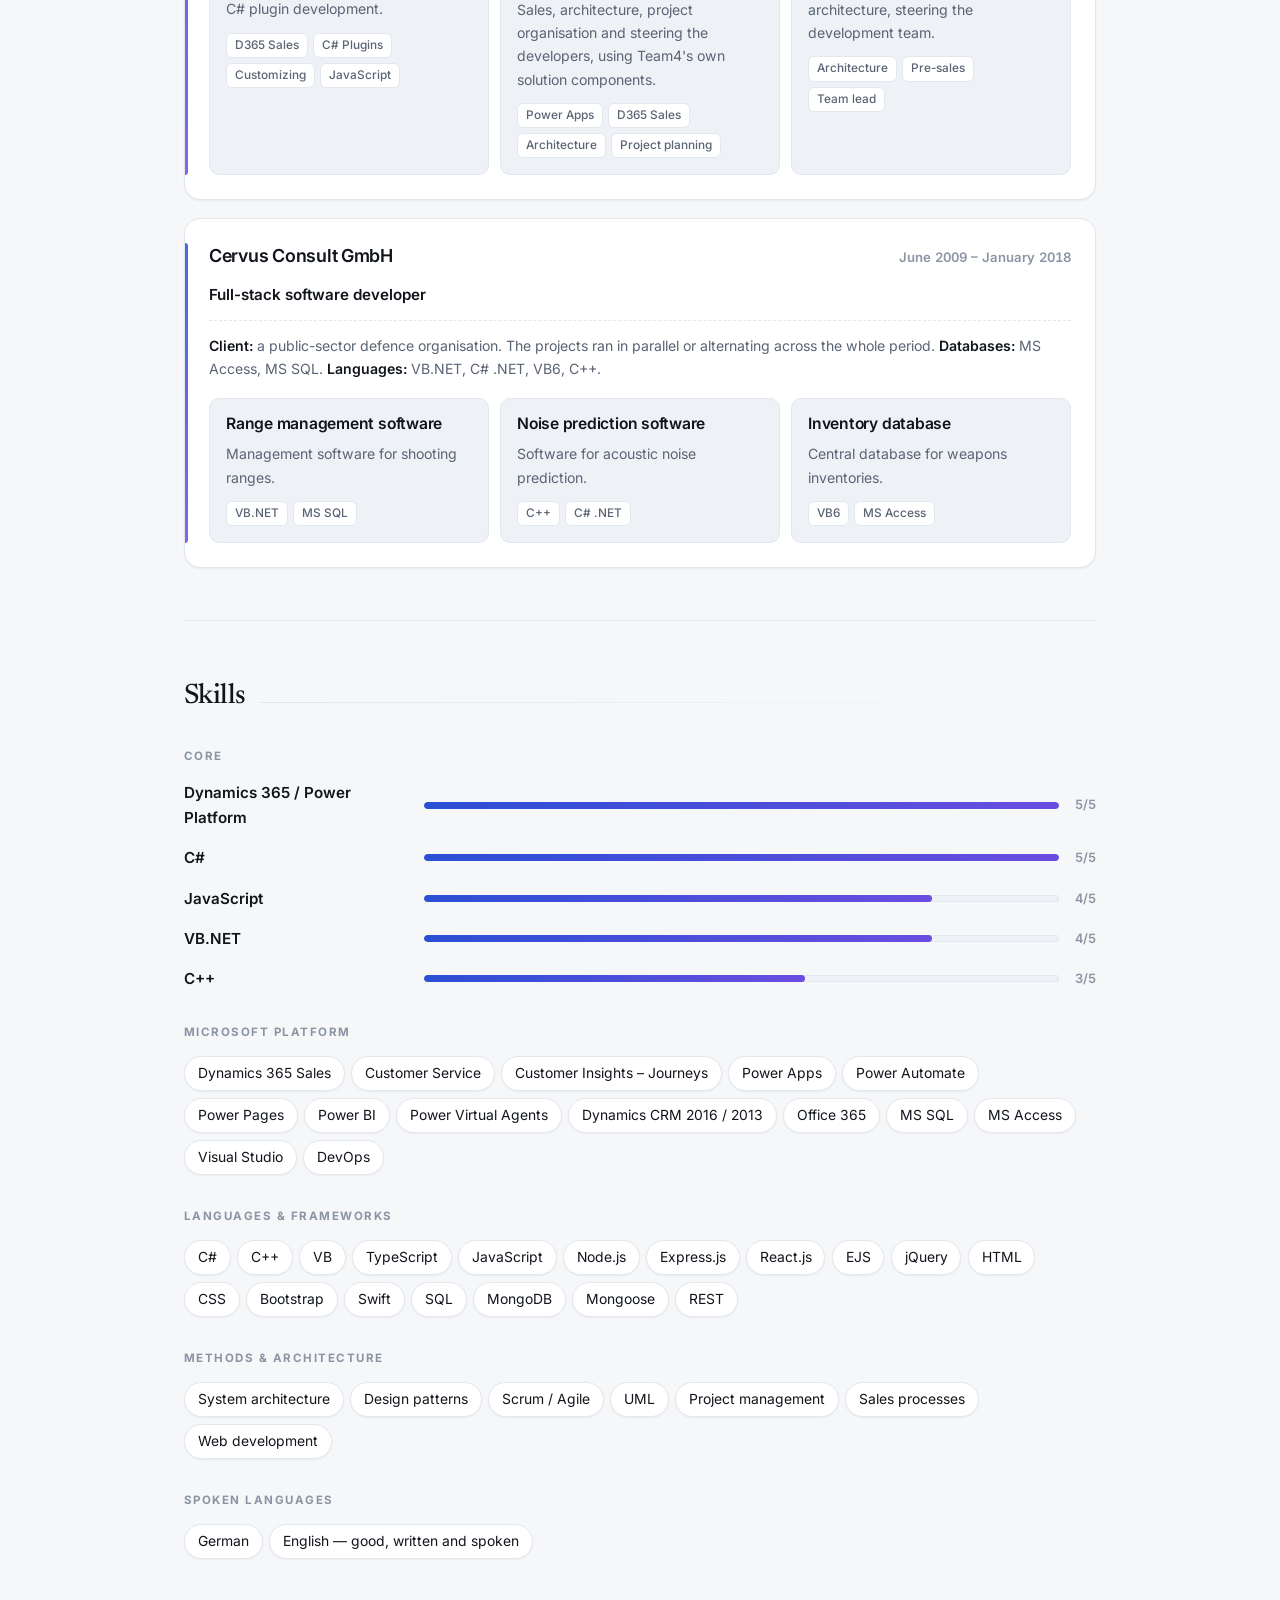
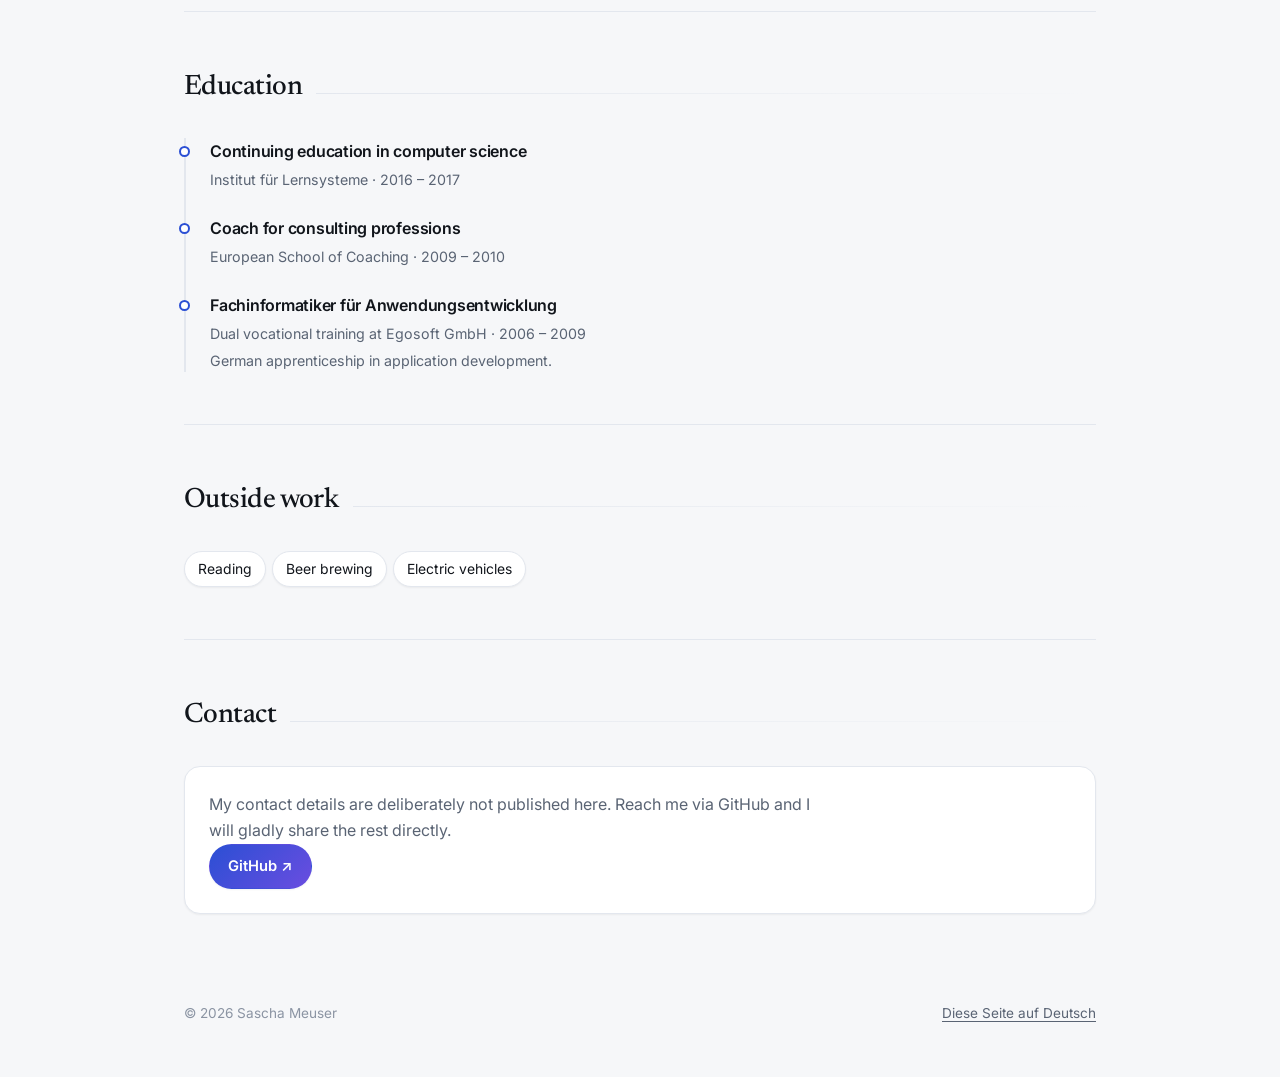
==== commit f61f6396: "Add size bands to the anonymised client descriptors Each client line now carries a sector plus a bro" ====
--- a/index.html
+++ b/index.html
@@ -157,7 +157,7 @@
           <ul class="projects">
             <li>
               <h4>CRM &amp; Field Service platform</h4>
-              <span class="client">Public-sector defence organisation</span>
+              <span class="client">Public-sector defence organisation &middot; 250,000+ staff</span>
               <p>
                 Dynamics 365 Sales and Field Service on-premise, telephone system
                 integration, architecture and CI/CD.
@@ -173,7 +173,7 @@
             </li>
             <li>
               <h4>Migration tooling &amp; PCF controls</h4>
-              <span class="client">Major parcel delivery provider</span>
+              <span class="client">Parcel delivery provider &middot; 5,000+ staff</span>
               <p>
                 Customizing, PCF controls, C# plugins and a .NET Framework
                 migration tool backed by Azure Blob Storage.
@@ -188,7 +188,7 @@
             </li>
             <li>
               <h4>Sales platform &amp; Power Apps</h4>
-              <span class="client">International logistics group</span>
+              <span class="client">International logistics group &middot; 10,000+ staff worldwide</span>
               <p>
                 Dynamics 365 Sales and Power Apps development, plus team steering
                 and project planning.
@@ -202,7 +202,7 @@
             </li>
             <li>
               <h4>Sales customizing &amp; plugins</h4>
-              <span class="client">Automotive engineering services provider</span>
+              <span class="client">Automotive engineering services provider &middot; 1,000+ staff</span>
               <p>Dynamics 365 Sales customizing and C# plugin development.</p>
               <ul class="chips">
                 <li>D365 Sales</li>
@@ -213,7 +213,7 @@
             </li>
             <li>
               <h4>Power Apps &amp; Dynamics 365 Sales</h4>
-              <span class="client">Client project</span>
+              <span class="client">Digital energy supplier &middot; under 50 staff</span>
               <p>
                 Power Apps and Dynamics 365 Sales, architecture, project
                 organisation and steering the developers, using Team4's own
@@ -228,7 +228,7 @@
             </li>
             <li>
               <h4>Pre-sales, architecture &amp; team lead</h4>
-              <span class="client">Client project</span>
+              <span class="client">Mid-sized client</span>
               <p>
                 Project acquisition and planning, architecture, steering the
                 development team.
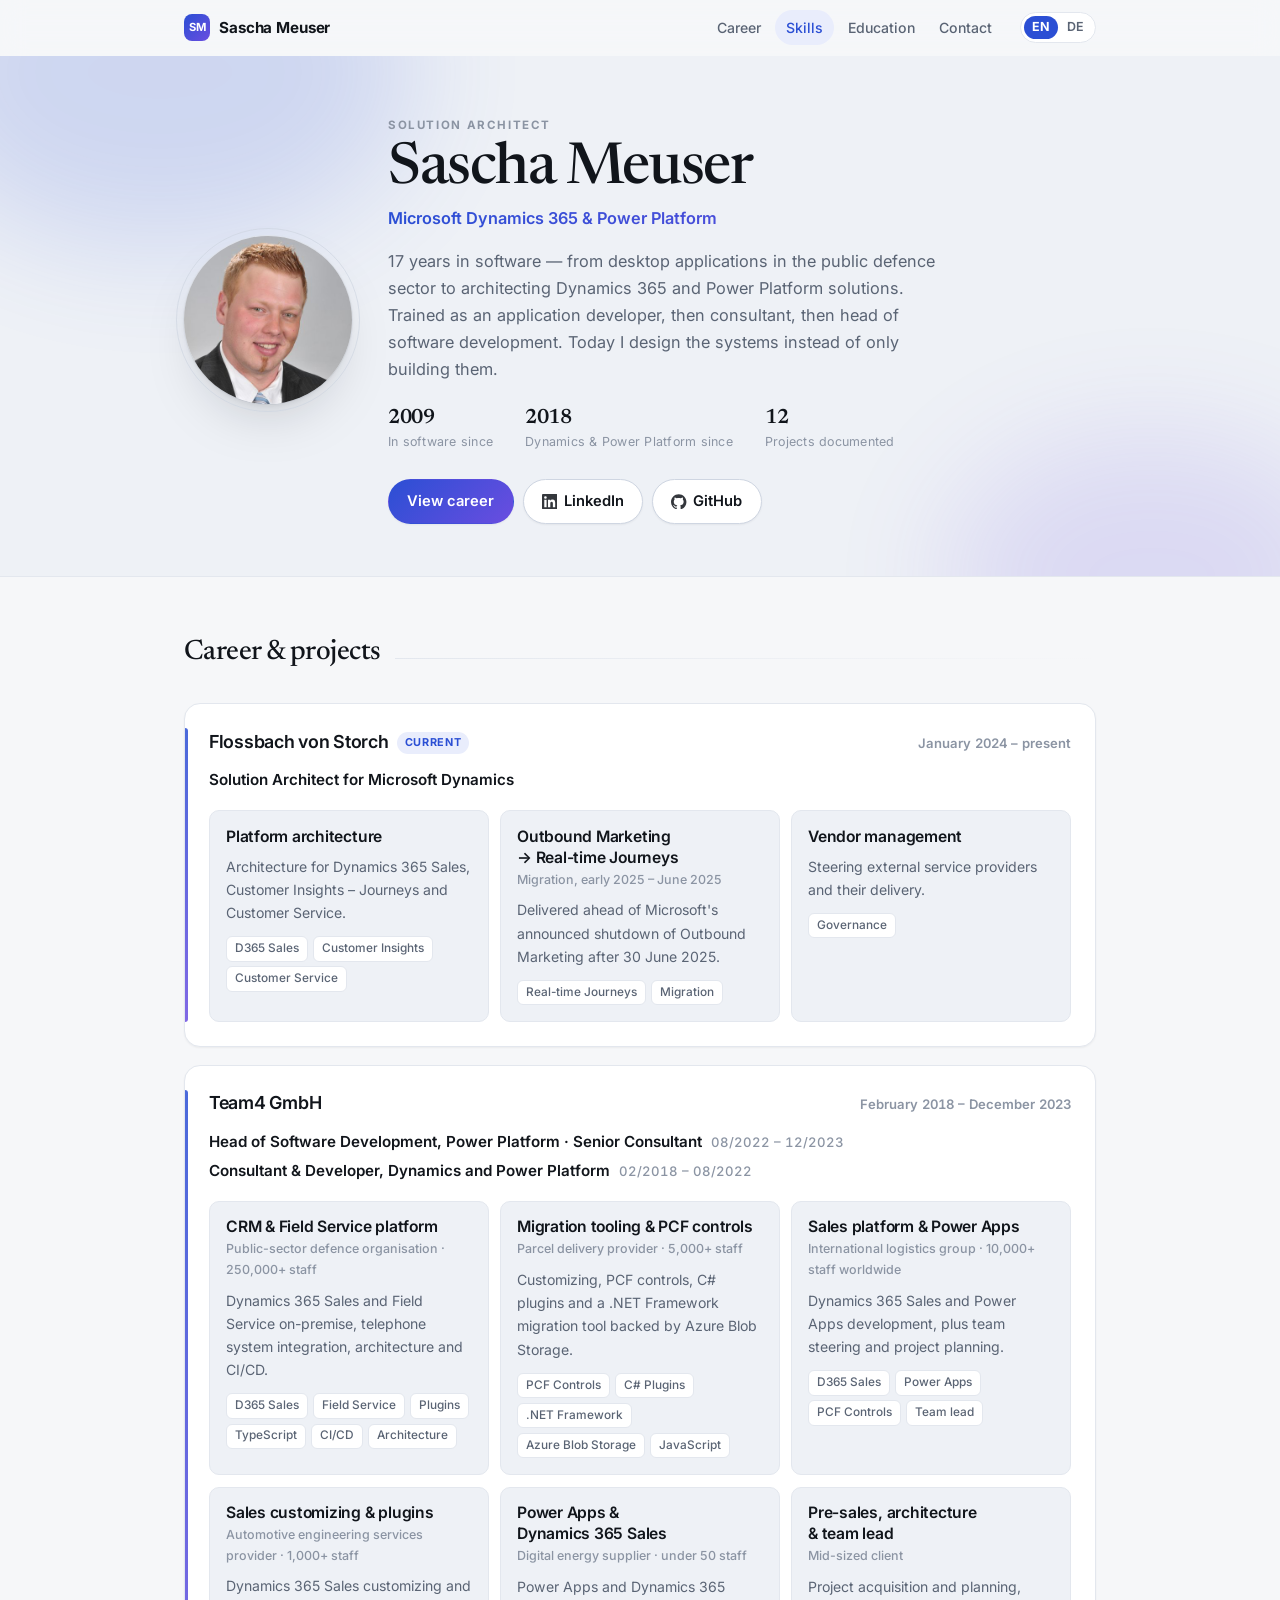
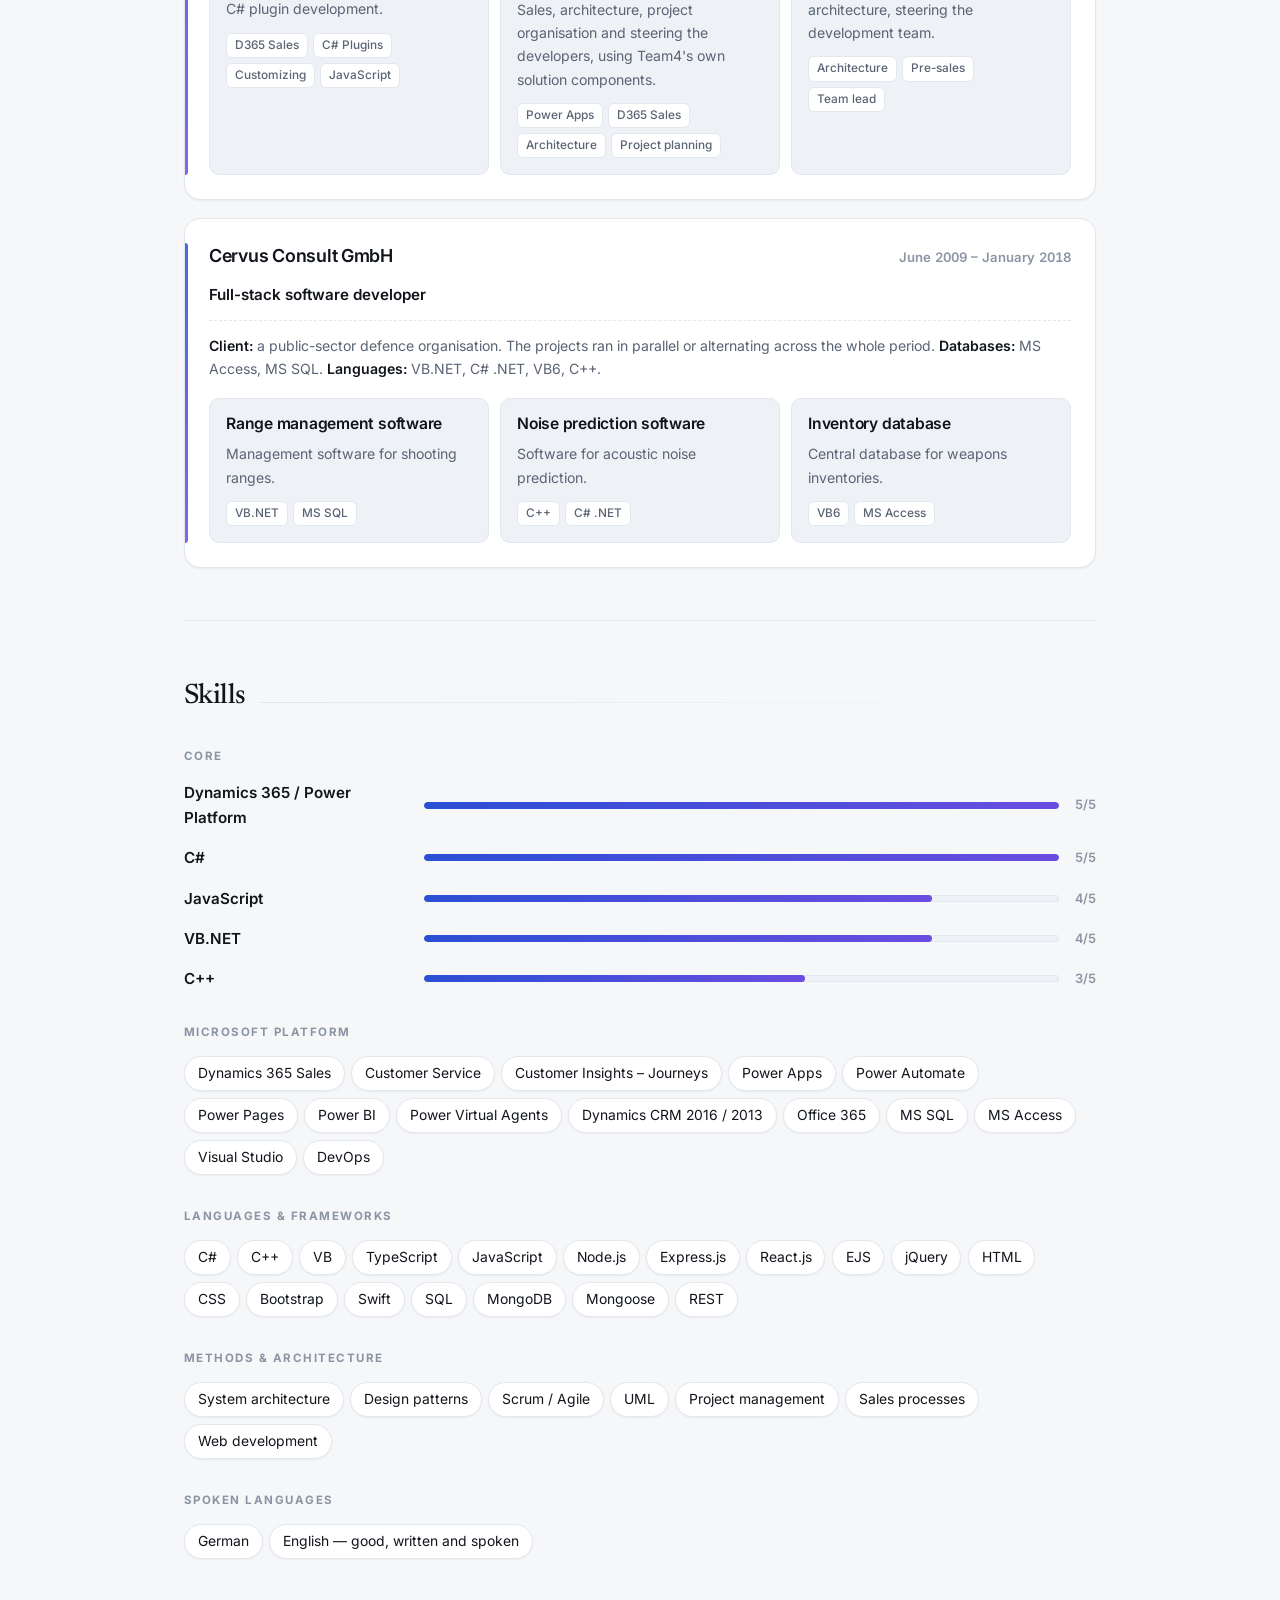
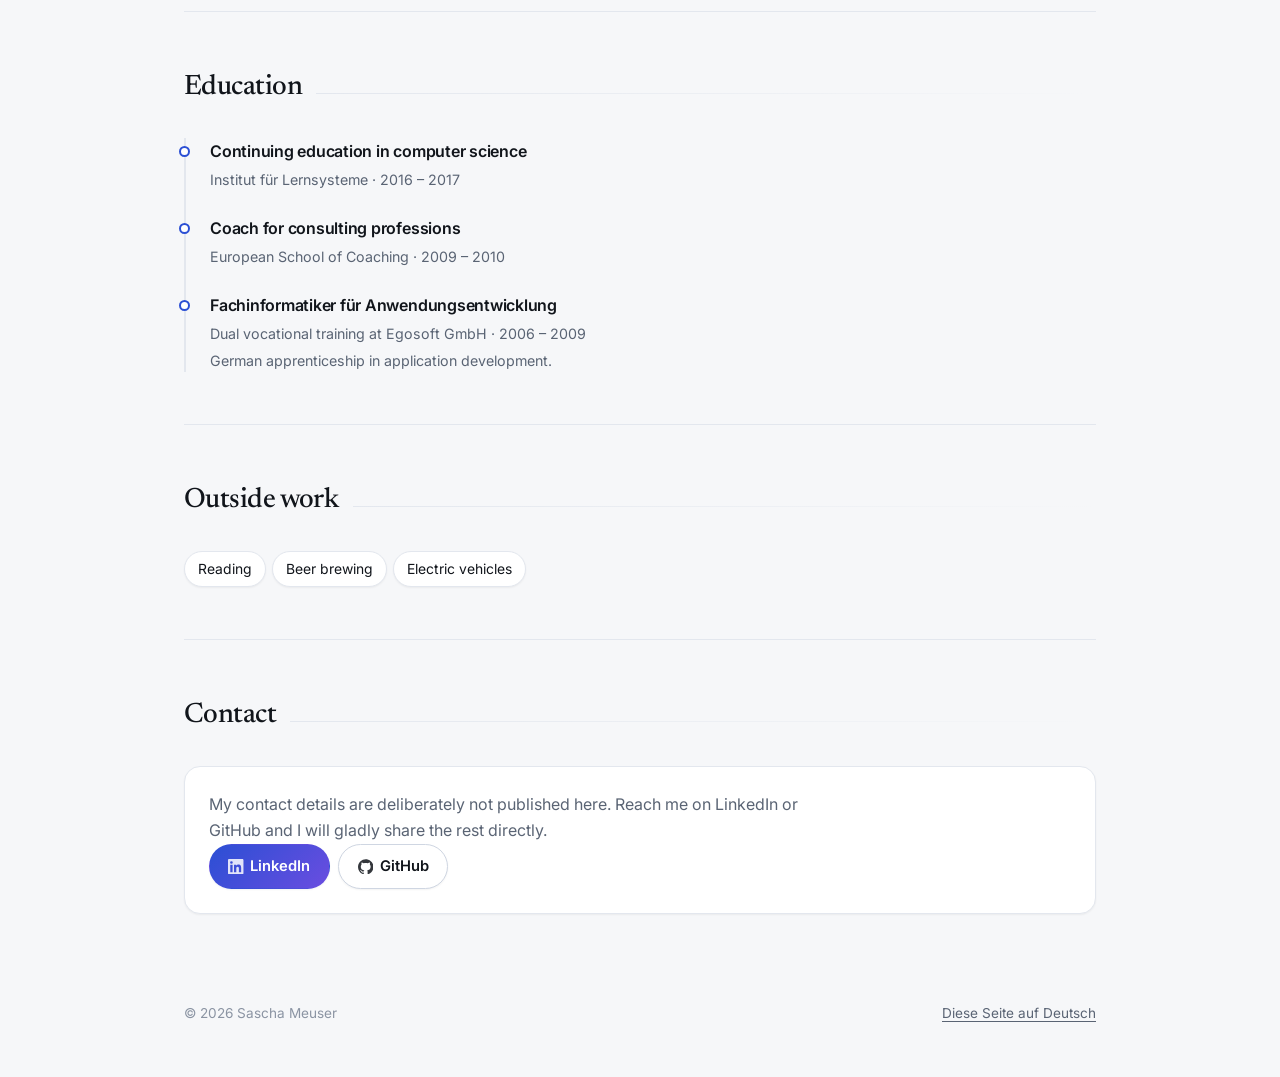
==== commit 565cef61: "Link LinkedIn, and serve the portrait at a sane size - Add the LinkedIn profile to the hero and the " ====
--- a/index.html
+++ b/index.html
@@ -21,7 +21,7 @@
   <meta property="og:title" content="Sascha Meuser — Solution Architect, Dynamics 365 &amp; Power Platform">
   <meta property="og:description"
     content="17 years in software — from desktop applications in the public defence sector to architecting Dynamics 365 solutions.">
-  <meta property="og:image" content="https://miedon.github.io/CV/images/Meuser_Sascha_CRMPartners.jpg">
+  <meta property="og:image" content="https://miedon.github.io/CV/images/portrait-800.jpg">
   <meta name="twitter:card" content="summary">
 
   <link rel="icon" href="data:image/svg+xml,<svg xmlns='http://www.w3.org/2000/svg' viewBox='0 0 100 100'><rect width='100' height='100' rx='22' fill='%232b4fd4'/><text x='50' y='71' font-size='54' font-family='sans-serif' font-weight='bold' fill='white' text-anchor='middle'>SM</text></svg>">
@@ -58,8 +58,10 @@
   <header class="hero" id="top">
     <div class="wrap hero-inner">
       <div class="portrait">
-        <img src="images/Meuser_Sascha_CRMPartners.jpg" alt="Portrait of Sascha Meuser"
-          width="168" height="168" fetchpriority="high">
+        <img src="images/portrait-400.jpg"
+          srcset="images/portrait-400.jpg 400w, images/portrait-800.jpg 800w"
+          sizes="(max-width: 42rem) 120px, 168px"
+          alt="Portrait of Sascha Meuser" width="168" height="168" fetchpriority="high">
       </div>
       <div>
         <p class="eyebrow">Solution Architect</p>
@@ -80,8 +82,8 @@
         </ul>
         <nav class="actions" aria-label="Primary">
           <a class="btn btn-primary" href="#career">View career</a>
-          <a class="btn" href="#skills">Skills</a>
-          <a class="btn" href="https://github.com/Miedon" rel="noopener">GitHub &#8599;</a>
+          <a class="btn" href="https://www.linkedin.com/in/sascha-meuser-61380b10/" rel="me noopener"><svg viewBox="0 0 24 24" aria-hidden="true" focusable="false"><path fill="currentColor" d="M20.447 20.452h-3.554v-5.569c0-1.328-.027-3.037-1.852-3.037-1.853 0-2.136 1.445-2.136 2.939v5.667H9.351V9h3.414v1.561h.046c.477-.9 1.637-1.85 3.37-1.85 3.601 0 4.267 2.37 4.267 5.455v6.286zM5.337 7.433a2.062 2.062 0 01-2.063-2.065 2.064 2.064 0 112.063 2.065zm1.782 13.019H3.555V9h3.564v11.452zM22.225 0H1.771C.792 0 0 .774 0 1.729v20.542C0 23.227.792 24 1.771 24h20.451C23.2 24 24 23.227 24 22.271V1.729C24 .774 23.2 0 22.225 0z"/></svg>LinkedIn</a>
+          <a class="btn" href="https://github.com/Miedon" rel="me noopener"><svg viewBox="0 0 24 24" aria-hidden="true" focusable="false"><path fill="currentColor" d="M12 .297c-6.63 0-12 5.373-12 12 0 5.303 3.438 9.8 8.205 11.385.6.113.82-.258.82-.577 0-.285-.01-1.04-.015-2.04-3.338.724-4.042-1.61-4.042-1.61C4.422 18.07 3.633 17.7 3.633 17.7c-1.087-.744.084-.729.084-.729 1.205.084 1.838 1.236 1.838 1.236 1.07 1.835 2.809 1.305 3.495.998.108-.776.417-1.305.76-1.605-2.665-.3-5.466-1.332-5.466-5.93 0-1.31.465-2.38 1.235-3.22-.135-.303-.54-1.523.105-3.176 0 0 1.005-.322 3.3 1.23.96-.267 1.98-.399 3-.405 1.02.006 2.04.138 3 .405 2.28-1.552 3.285-1.23 3.285-1.23.645 1.653.24 2.873.12 3.176.765.84 1.23 1.91 1.23 3.22 0 4.61-2.805 5.625-5.475 5.92.42.36.81 1.096.81 2.22 0 1.606-.015 2.896-.015 3.286 0 .315.21.69.825.57C20.565 22.092 24 17.592 24 12.297c0-6.627-5.373-12-12-12"/></svg>GitHub</a>
         </nav>
       </div>
     </div>
@@ -417,11 +419,12 @@
       </div>
       <div class="card-note">
         <p>
-          My contact details are deliberately not published here. Reach me via
-          GitHub and I will gladly share the rest directly.
+          My contact details are deliberately not published here. Reach me on
+          LinkedIn or GitHub and I will gladly share the rest directly.
         </p>
         <p class="actions">
-          <a class="btn btn-primary" href="https://github.com/Miedon" rel="noopener">GitHub &#8599;</a>
+          <a class="btn btn-primary" href="https://www.linkedin.com/in/sascha-meuser-61380b10/" rel="me noopener"><svg viewBox="0 0 24 24" aria-hidden="true" focusable="false"><path fill="currentColor" d="M20.447 20.452h-3.554v-5.569c0-1.328-.027-3.037-1.852-3.037-1.853 0-2.136 1.445-2.136 2.939v5.667H9.351V9h3.414v1.561h.046c.477-.9 1.637-1.85 3.37-1.85 3.601 0 4.267 2.37 4.267 5.455v6.286zM5.337 7.433a2.062 2.062 0 01-2.063-2.065 2.064 2.064 0 112.063 2.065zm1.782 13.019H3.555V9h3.564v11.452zM22.225 0H1.771C.792 0 0 .774 0 1.729v20.542C0 23.227.792 24 1.771 24h20.451C23.2 24 24 23.227 24 22.271V1.729C24 .774 23.2 0 22.225 0z"/></svg>LinkedIn</a>
+          <a class="btn" href="https://github.com/Miedon" rel="me noopener"><svg viewBox="0 0 24 24" aria-hidden="true" focusable="false"><path fill="currentColor" d="M12 .297c-6.63 0-12 5.373-12 12 0 5.303 3.438 9.8 8.205 11.385.6.113.82-.258.82-.577 0-.285-.01-1.04-.015-2.04-3.338.724-4.042-1.61-4.042-1.61C4.422 18.07 3.633 17.7 3.633 17.7c-1.087-.744.084-.729.084-.729 1.205.084 1.838 1.236 1.838 1.236 1.07 1.835 2.809 1.305 3.495.998.108-.776.417-1.305.76-1.605-2.665-.3-5.466-1.332-5.466-5.93 0-1.31.465-2.38 1.235-3.22-.135-.303-.54-1.523.105-3.176 0 0 1.005-.322 3.3 1.23.96-.267 1.98-.399 3-.405 1.02.006 2.04.138 3 .405 2.28-1.552 3.285-1.23 3.285-1.23.645 1.653.24 2.873.12 3.176.765.84 1.23 1.91 1.23 3.22 0 4.61-2.805 5.625-5.475 5.92.42.36.81 1.096.81 2.22 0 1.606-.015 2.896-.015 3.286 0 .315.21.69.825.57C20.565 22.092 24 17.592 24 12.297c0-6.627-5.373-12-12-12"/></svg>GitHub</a>
         </p>
       </div>
     </section>
--- a/styles.css
+++ b/styles.css
@@ -441,6 +441,17 @@
   transform: translateY(0);
 }
 
+.btn svg {
+  width: 1.05em;
+  height: 1.05em;
+  flex: 0 0 auto;
+  opacity: .85;
+}
+
+.btn:hover svg {
+  opacity: 1;
+}
+
 .btn-primary {
   border-color: transparent;
   background: linear-gradient(135deg, var(--accent), var(--accent-2));
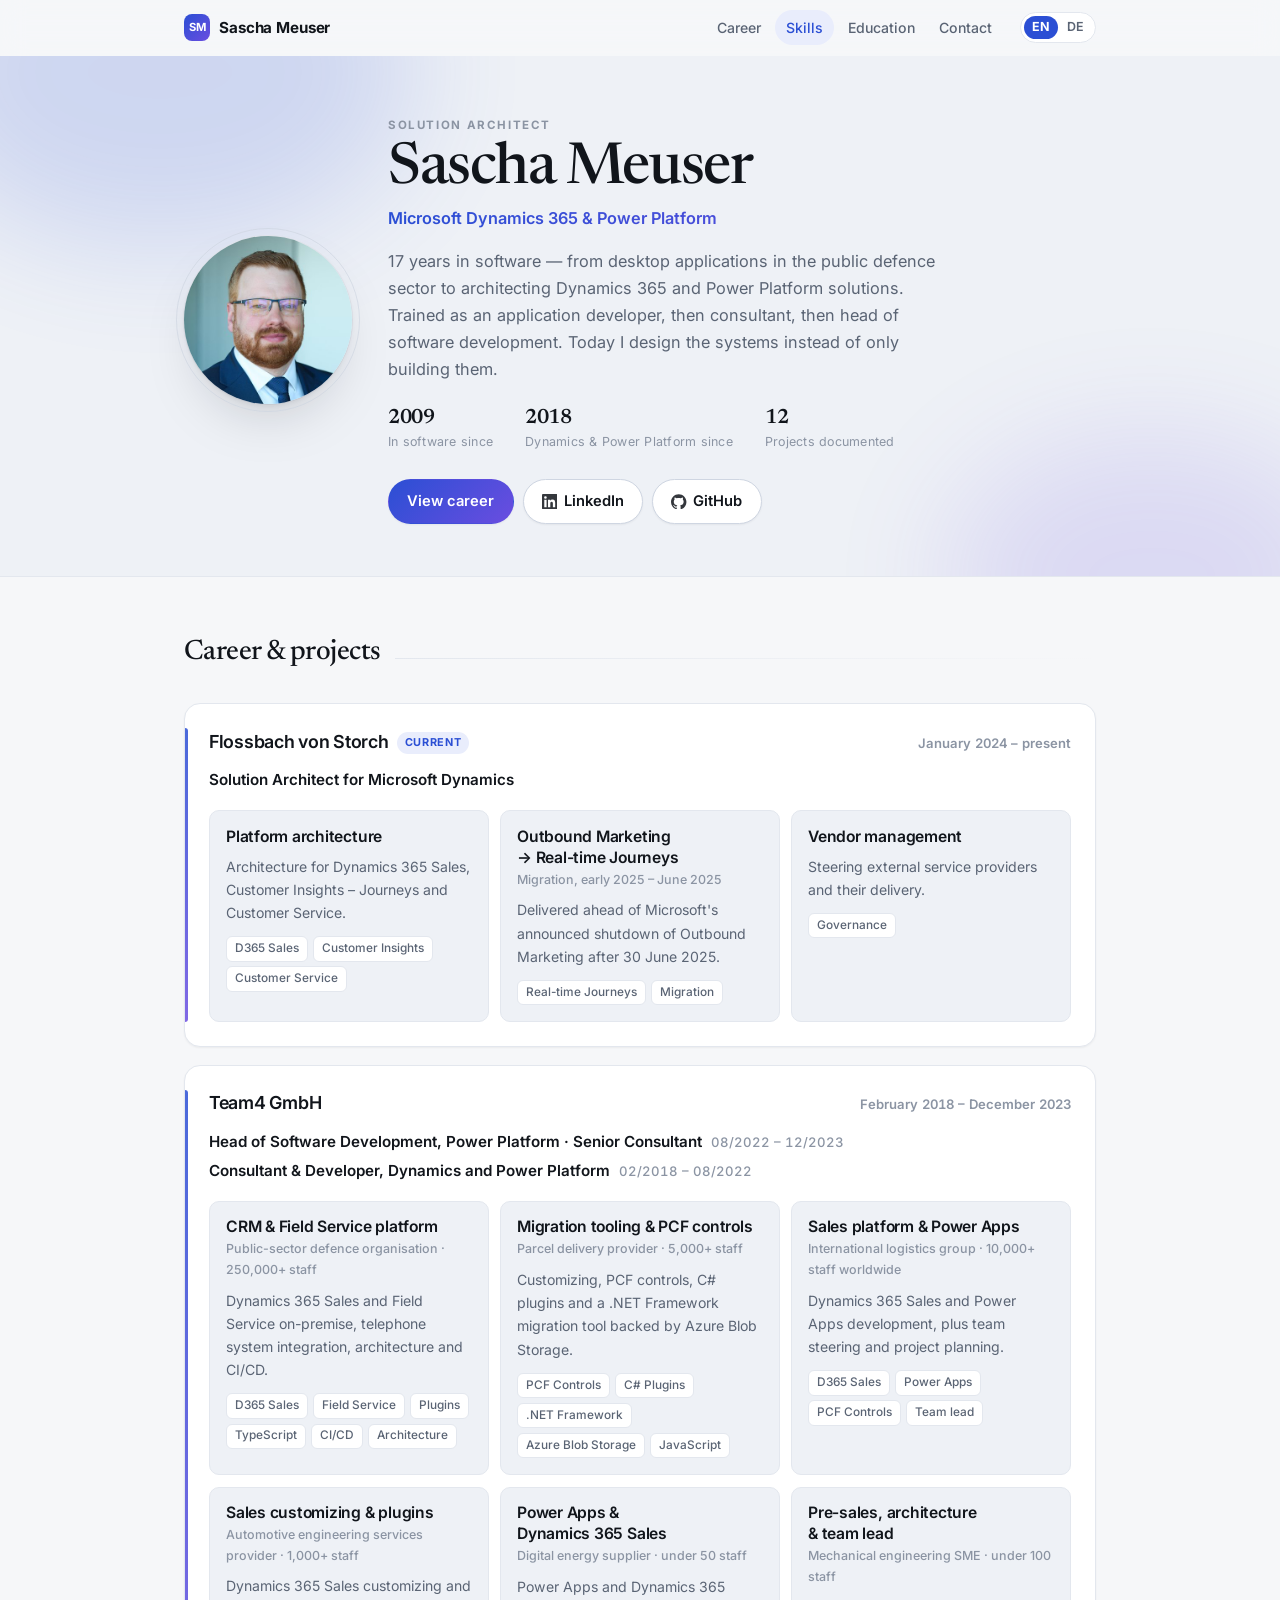
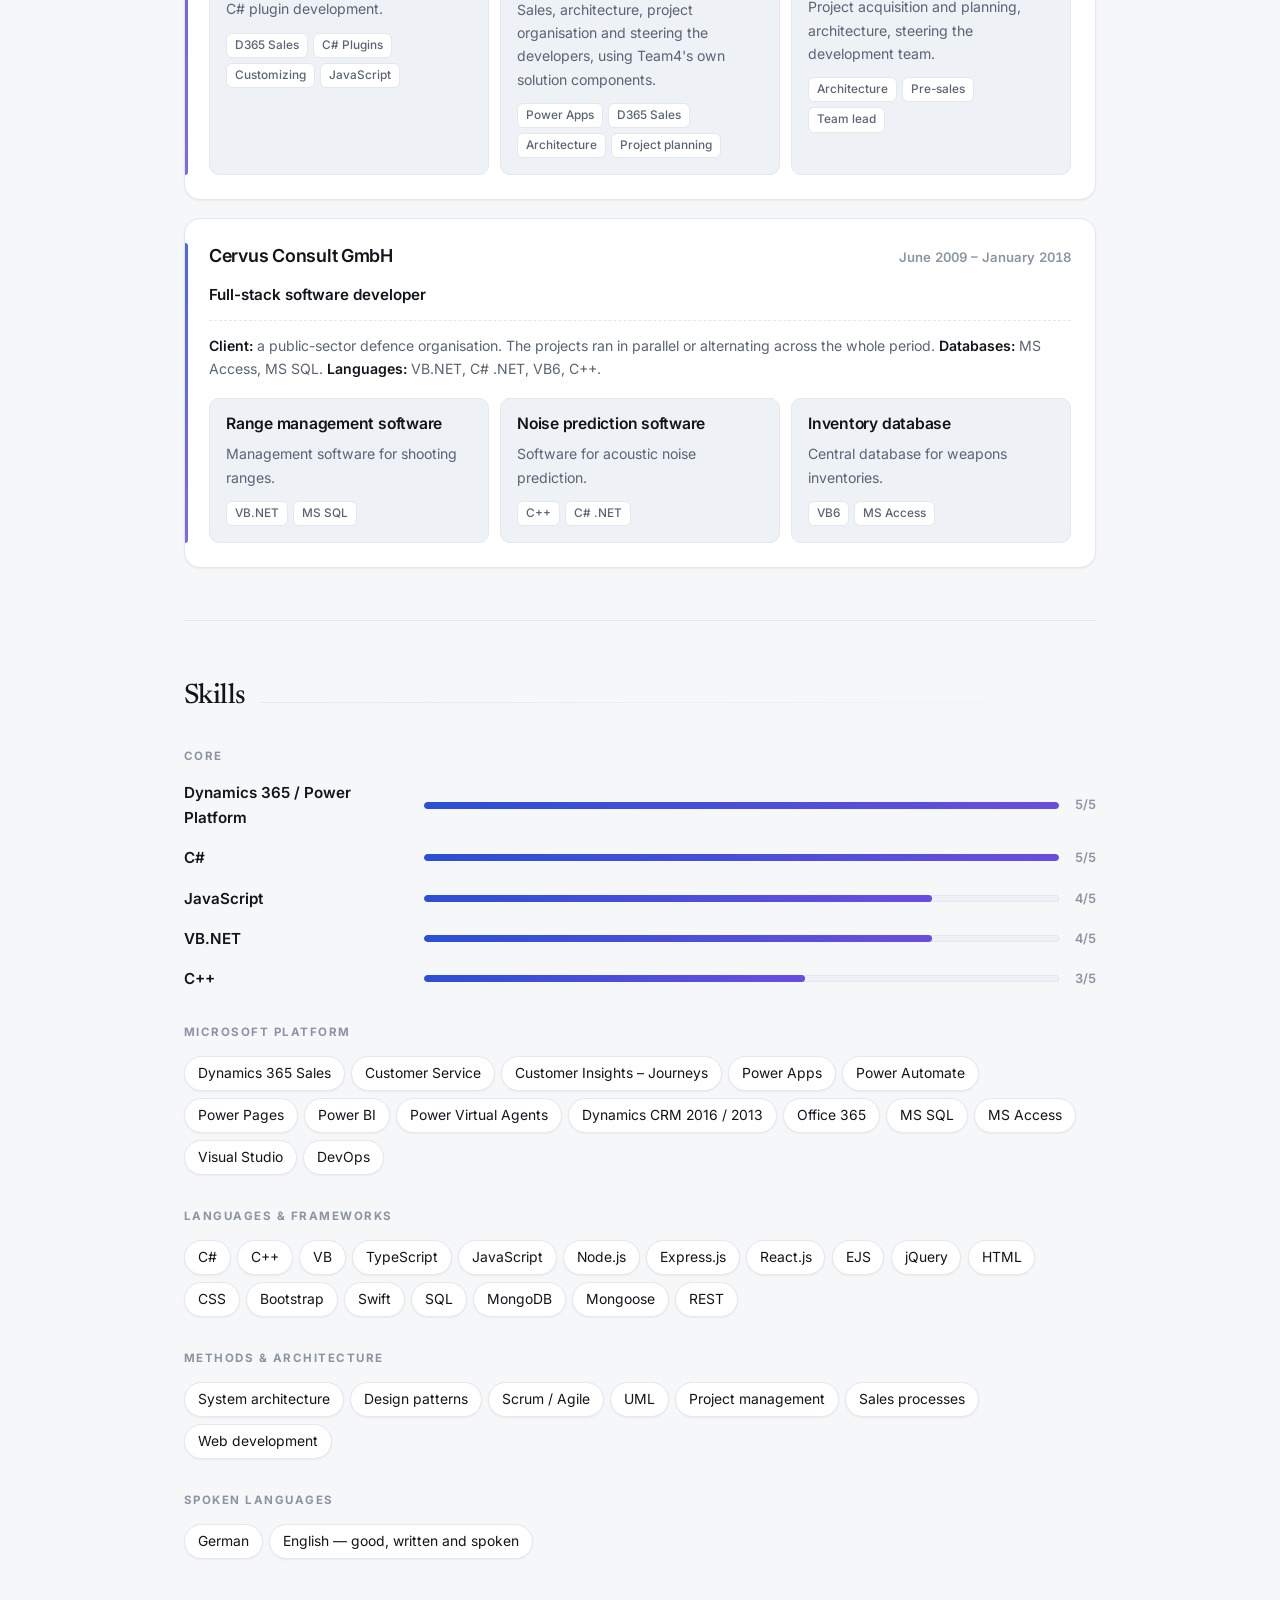
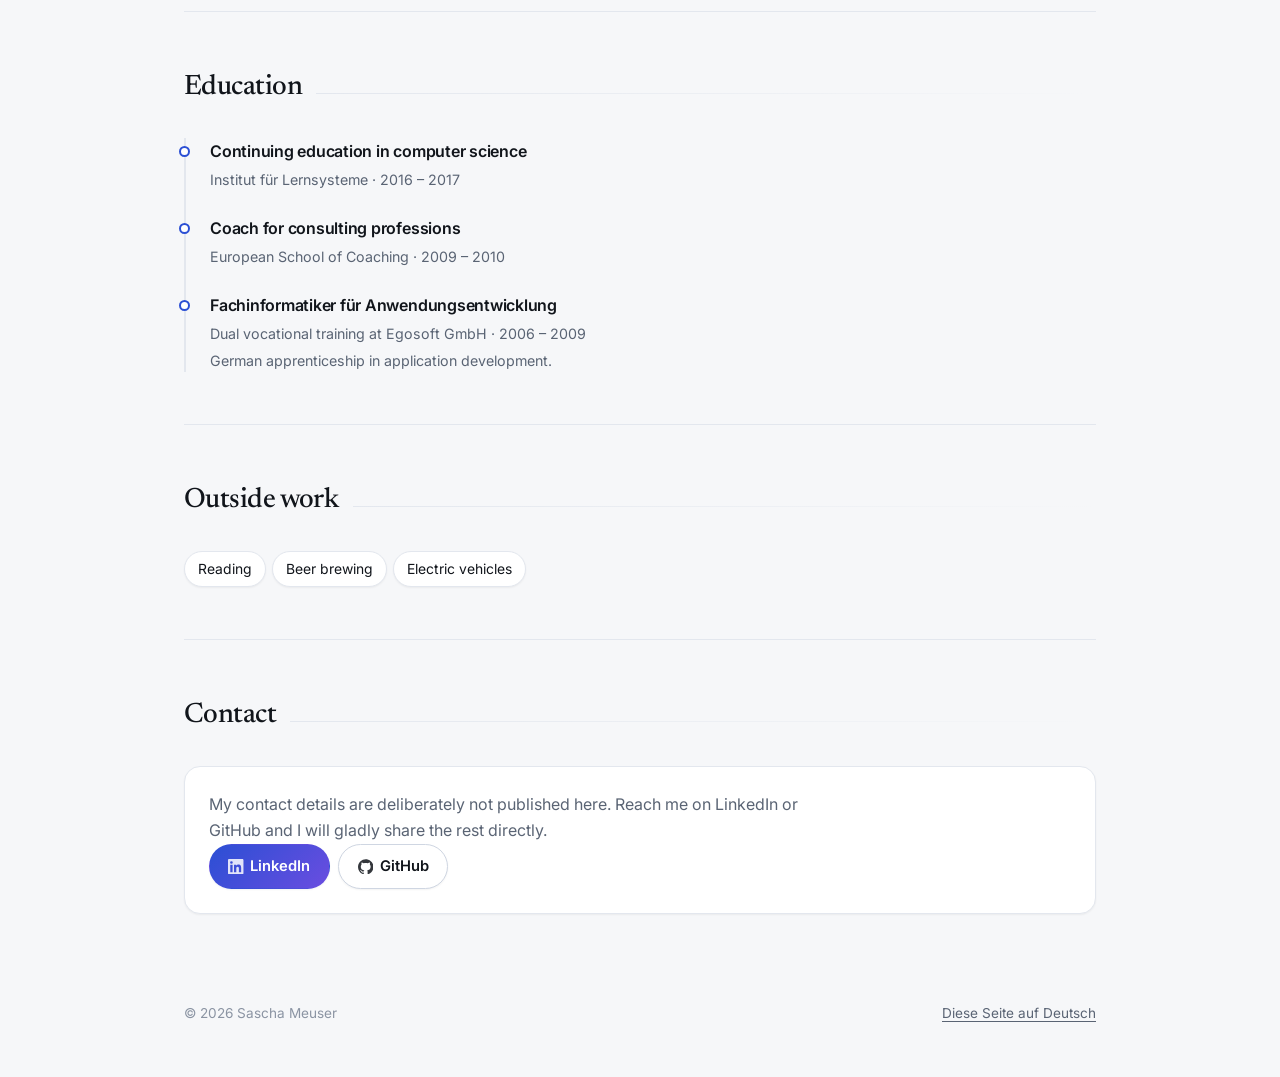
==== commit a4447169: "Identify the last client descriptor as mechanical engineering The remaining placeholder client is a " ====
--- a/index.html
+++ b/index.html
@@ -230,7 +230,7 @@
             </li>
             <li>
               <h4>Pre-sales, architecture &amp; team lead</h4>
-              <span class="client">Mid-sized client</span>
+              <span class="client">Mechanical engineering SME &middot; under 100 staff</span>
               <p>
                 Project acquisition and planning, architecture, steering the
                 development team.
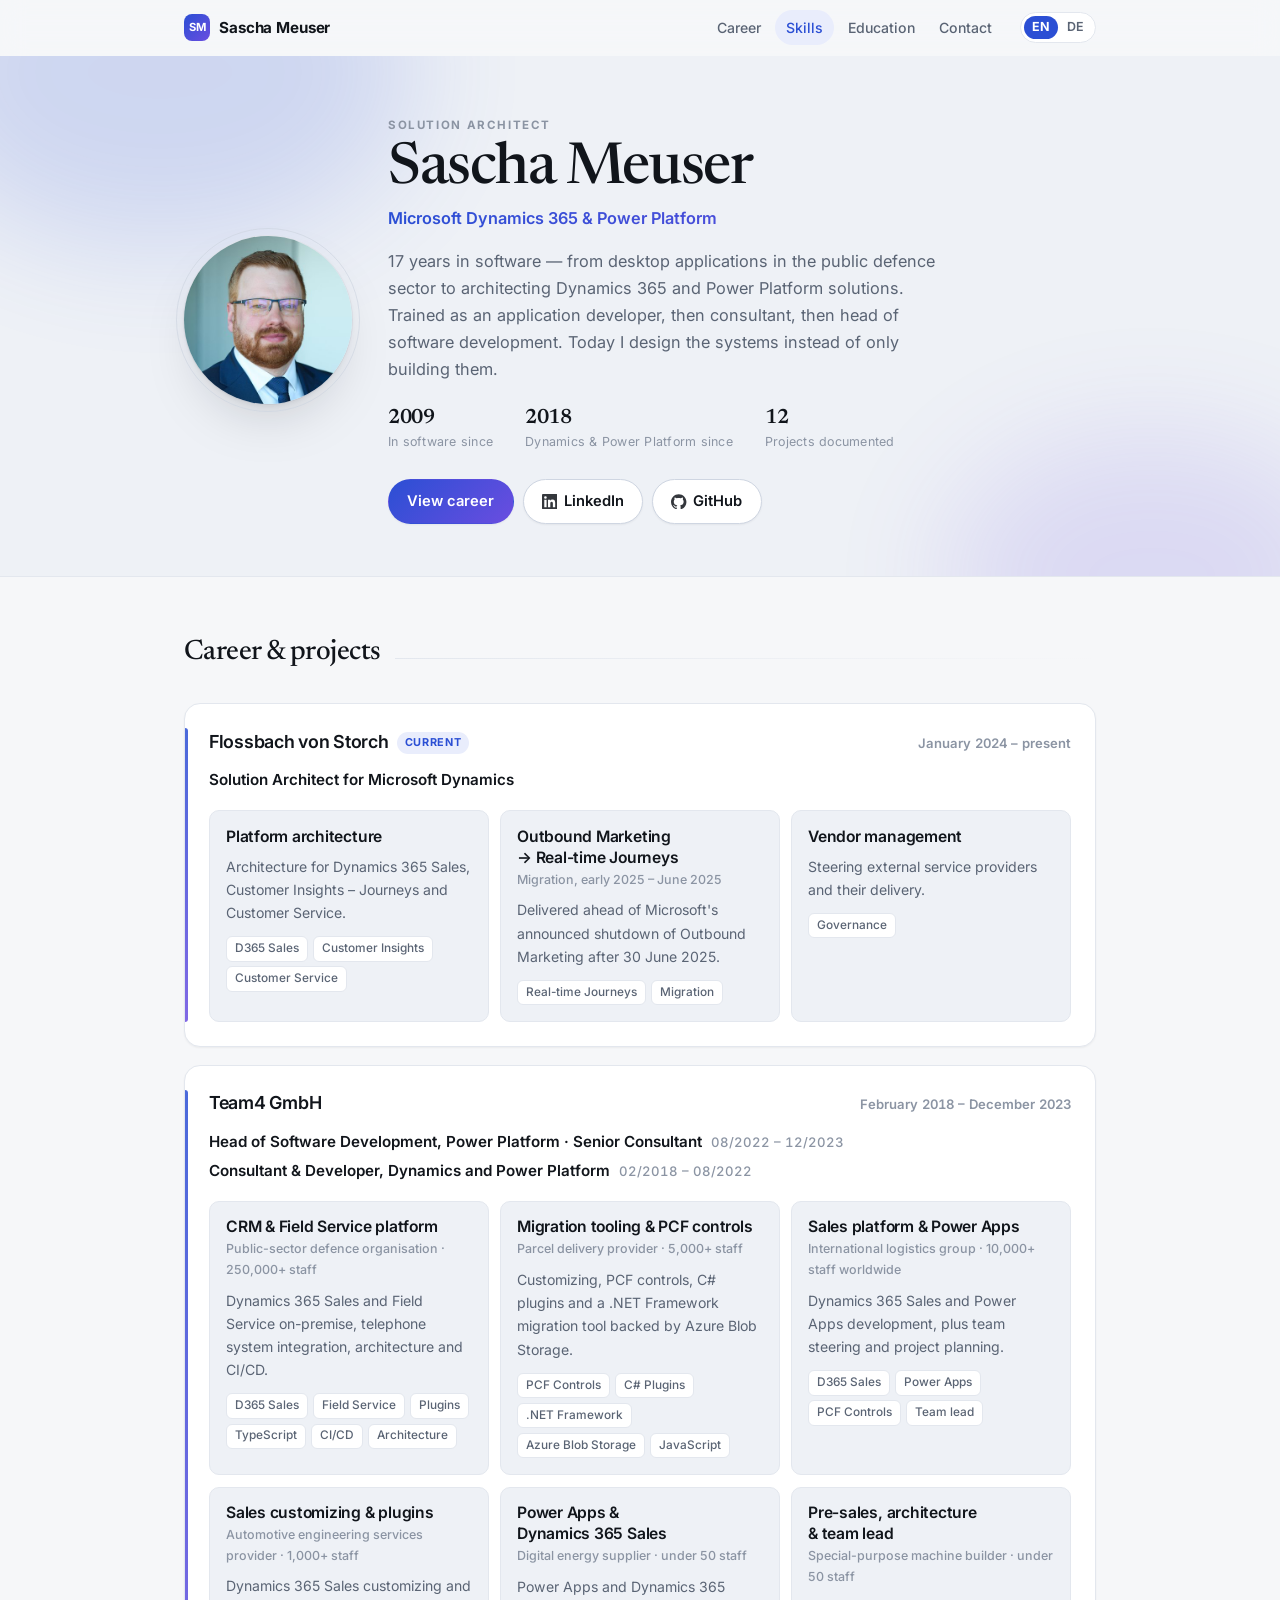
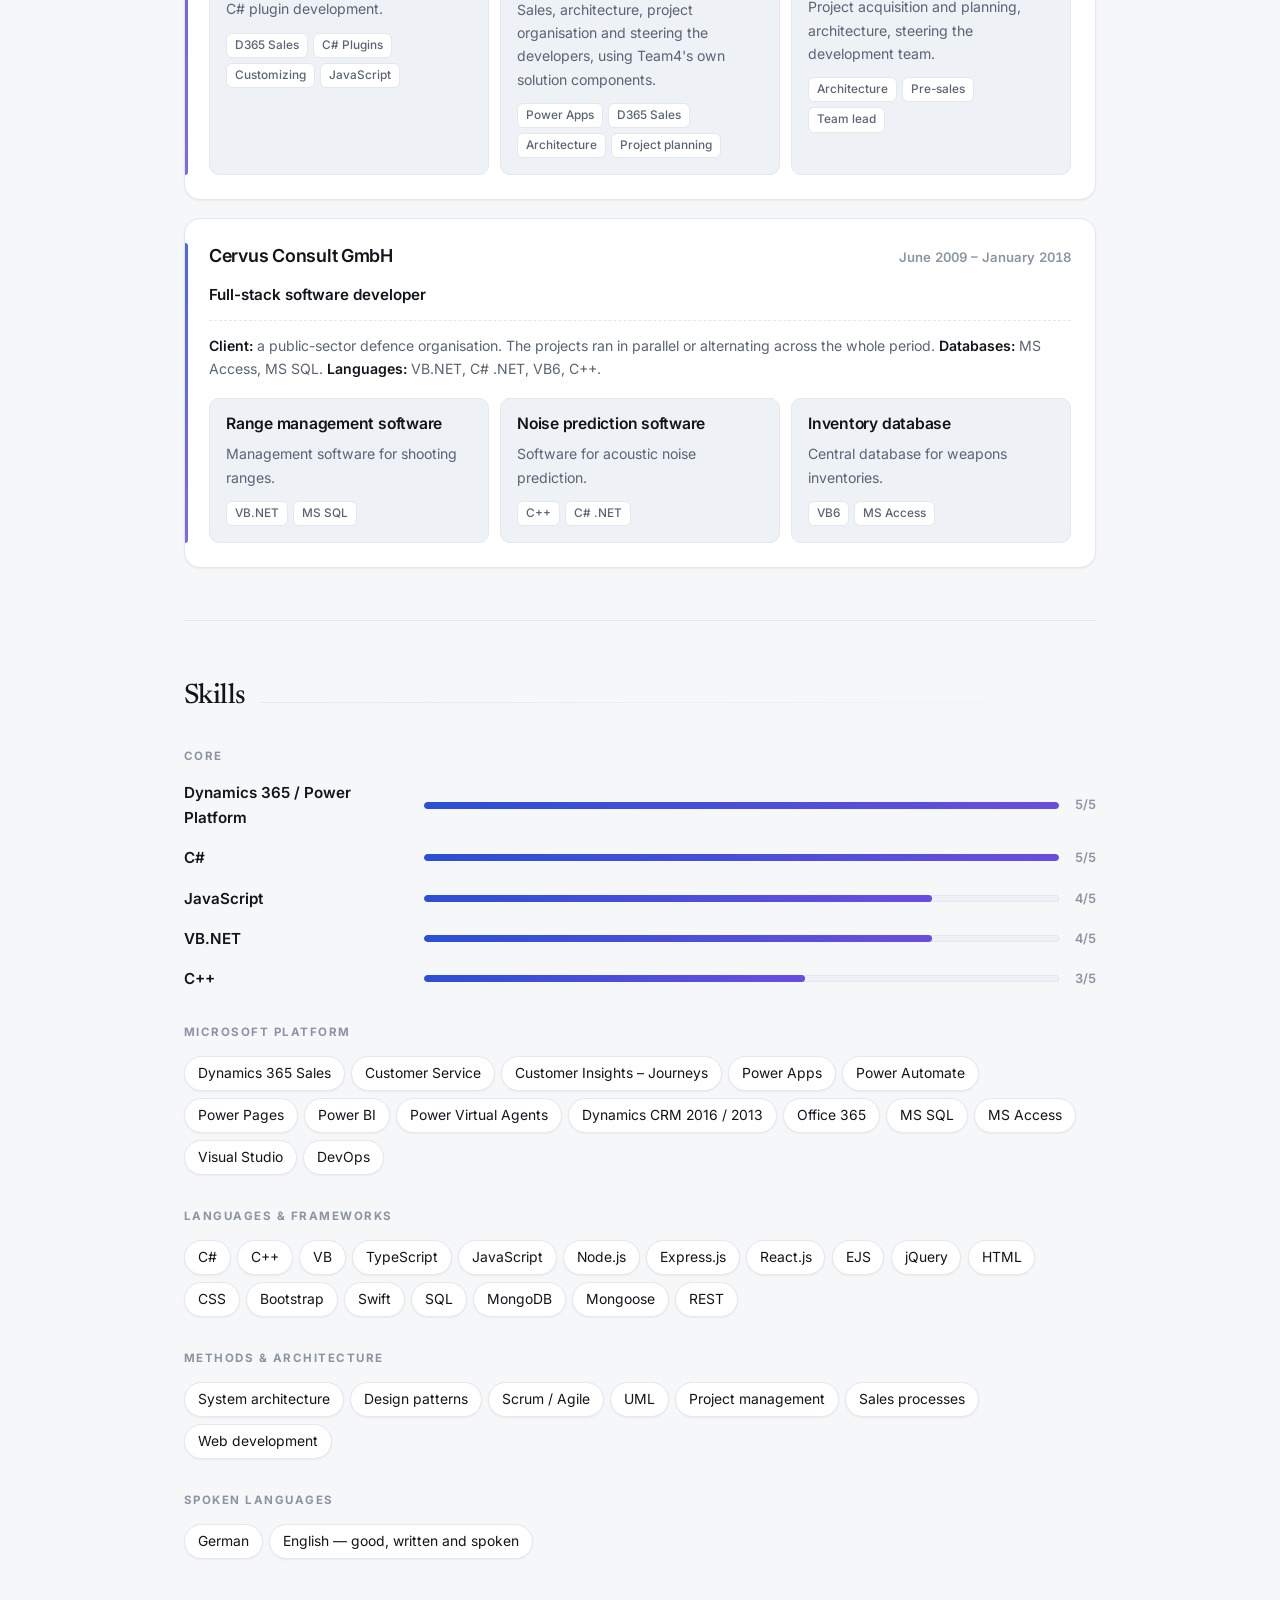
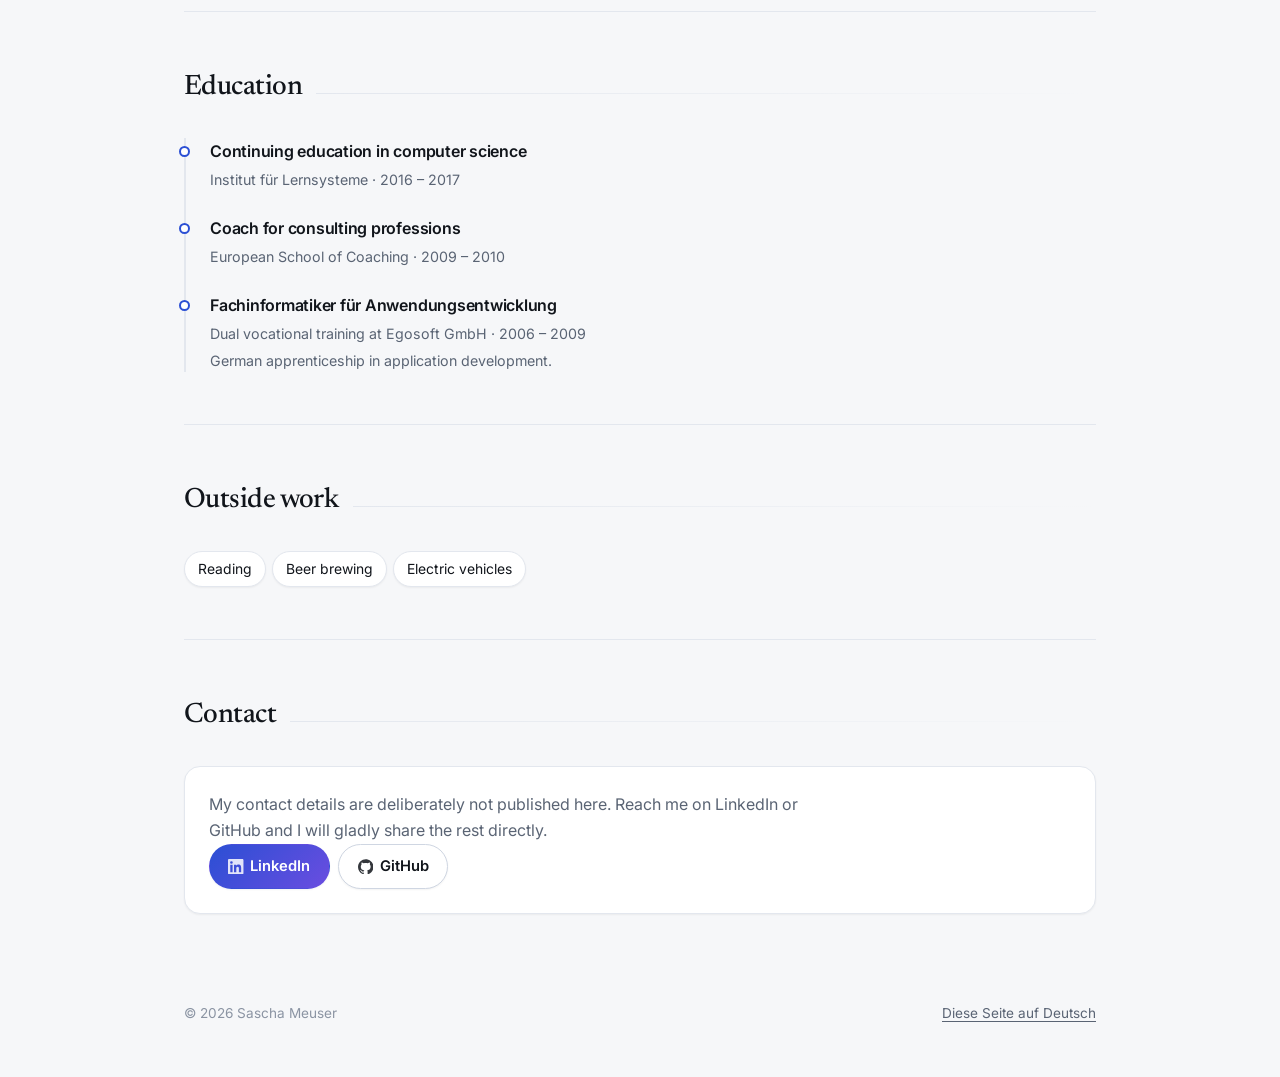
==== commit de5296fc: "Correct the machine builder's sector and size band The client is a special-purpose machine builder f" ====
--- a/index.html
+++ b/index.html
@@ -230,7 +230,7 @@
             </li>
             <li>
               <h4>Pre-sales, architecture &amp; team lead</h4>
-              <span class="client">Mechanical engineering SME &middot; under 100 staff</span>
+              <span class="client">Special-purpose machine builder &middot; under 50 staff</span>
               <p>
                 Project acquisition and planning, architecture, steering the
                 development team.
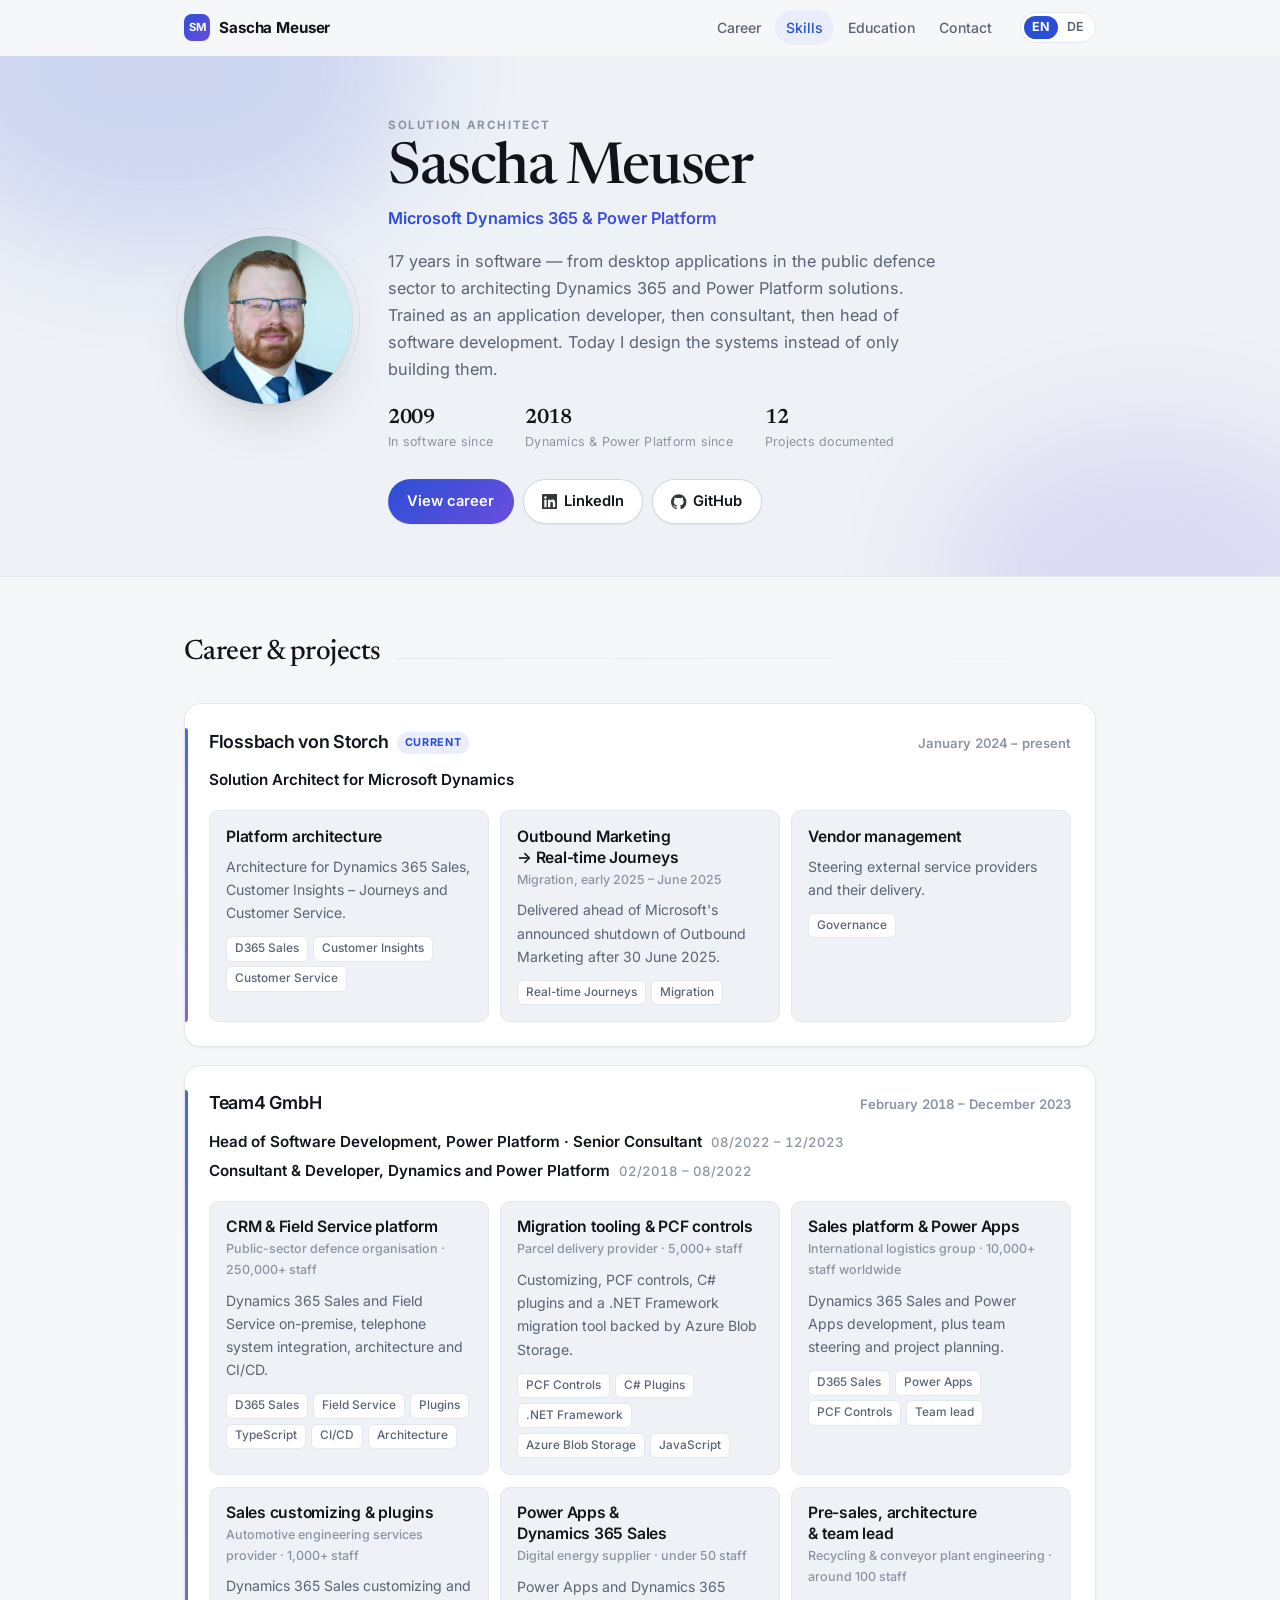
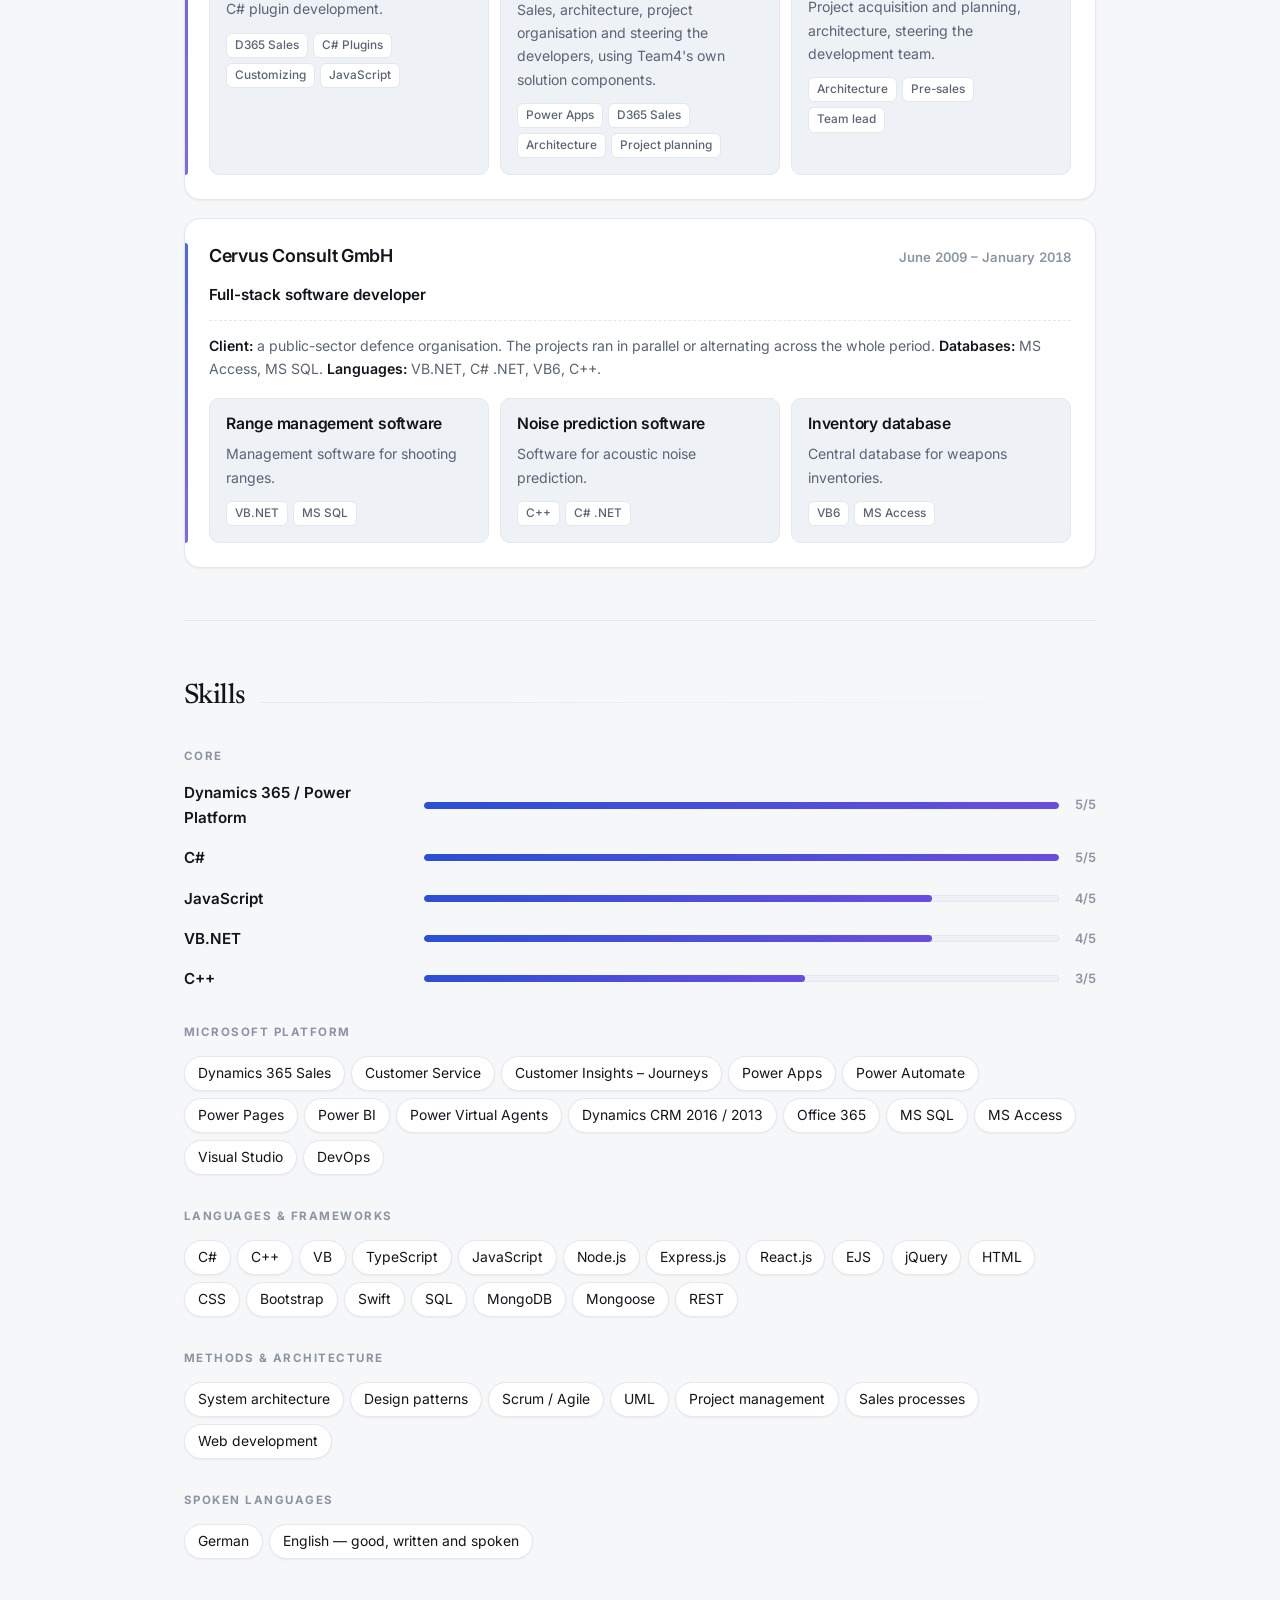
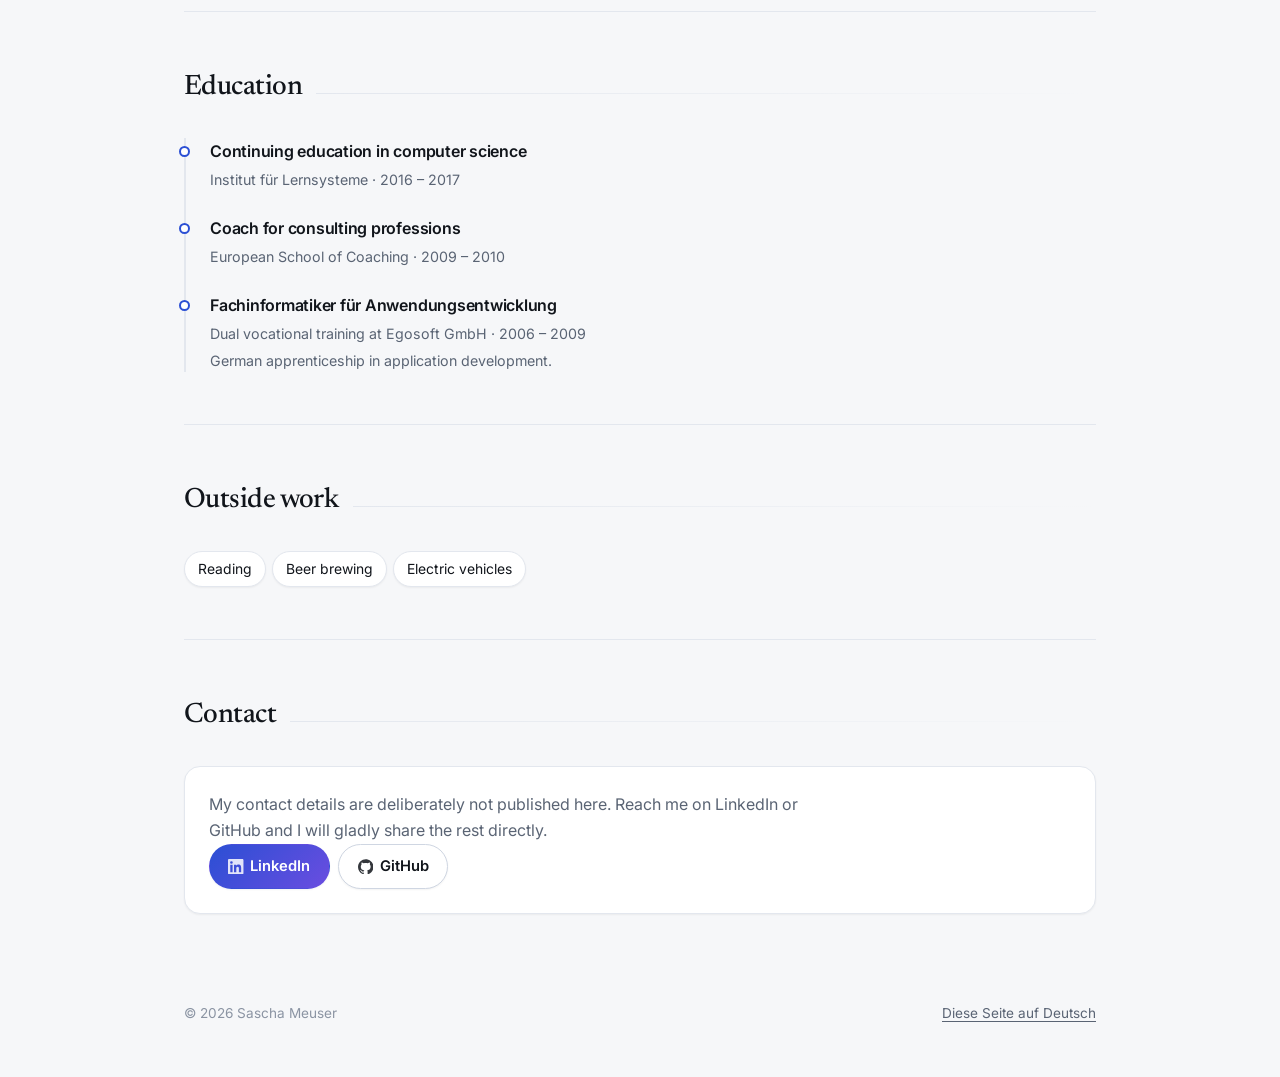
==== commit 6d78a0d6: "Correct the last client: recycling and conveyor plant engineering Confirmed by the client themselves" ====
--- a/index.html
+++ b/index.html
@@ -230,7 +230,7 @@
             </li>
             <li>
               <h4>Pre-sales, architecture &amp; team lead</h4>
-              <span class="client">Special-purpose machine builder &middot; under 50 staff</span>
+              <span class="client">Recycling &amp; conveyor plant engineering &middot; around 100 staff</span>
               <p>
                 Project acquisition and planning, architecture, steering the
                 development team.
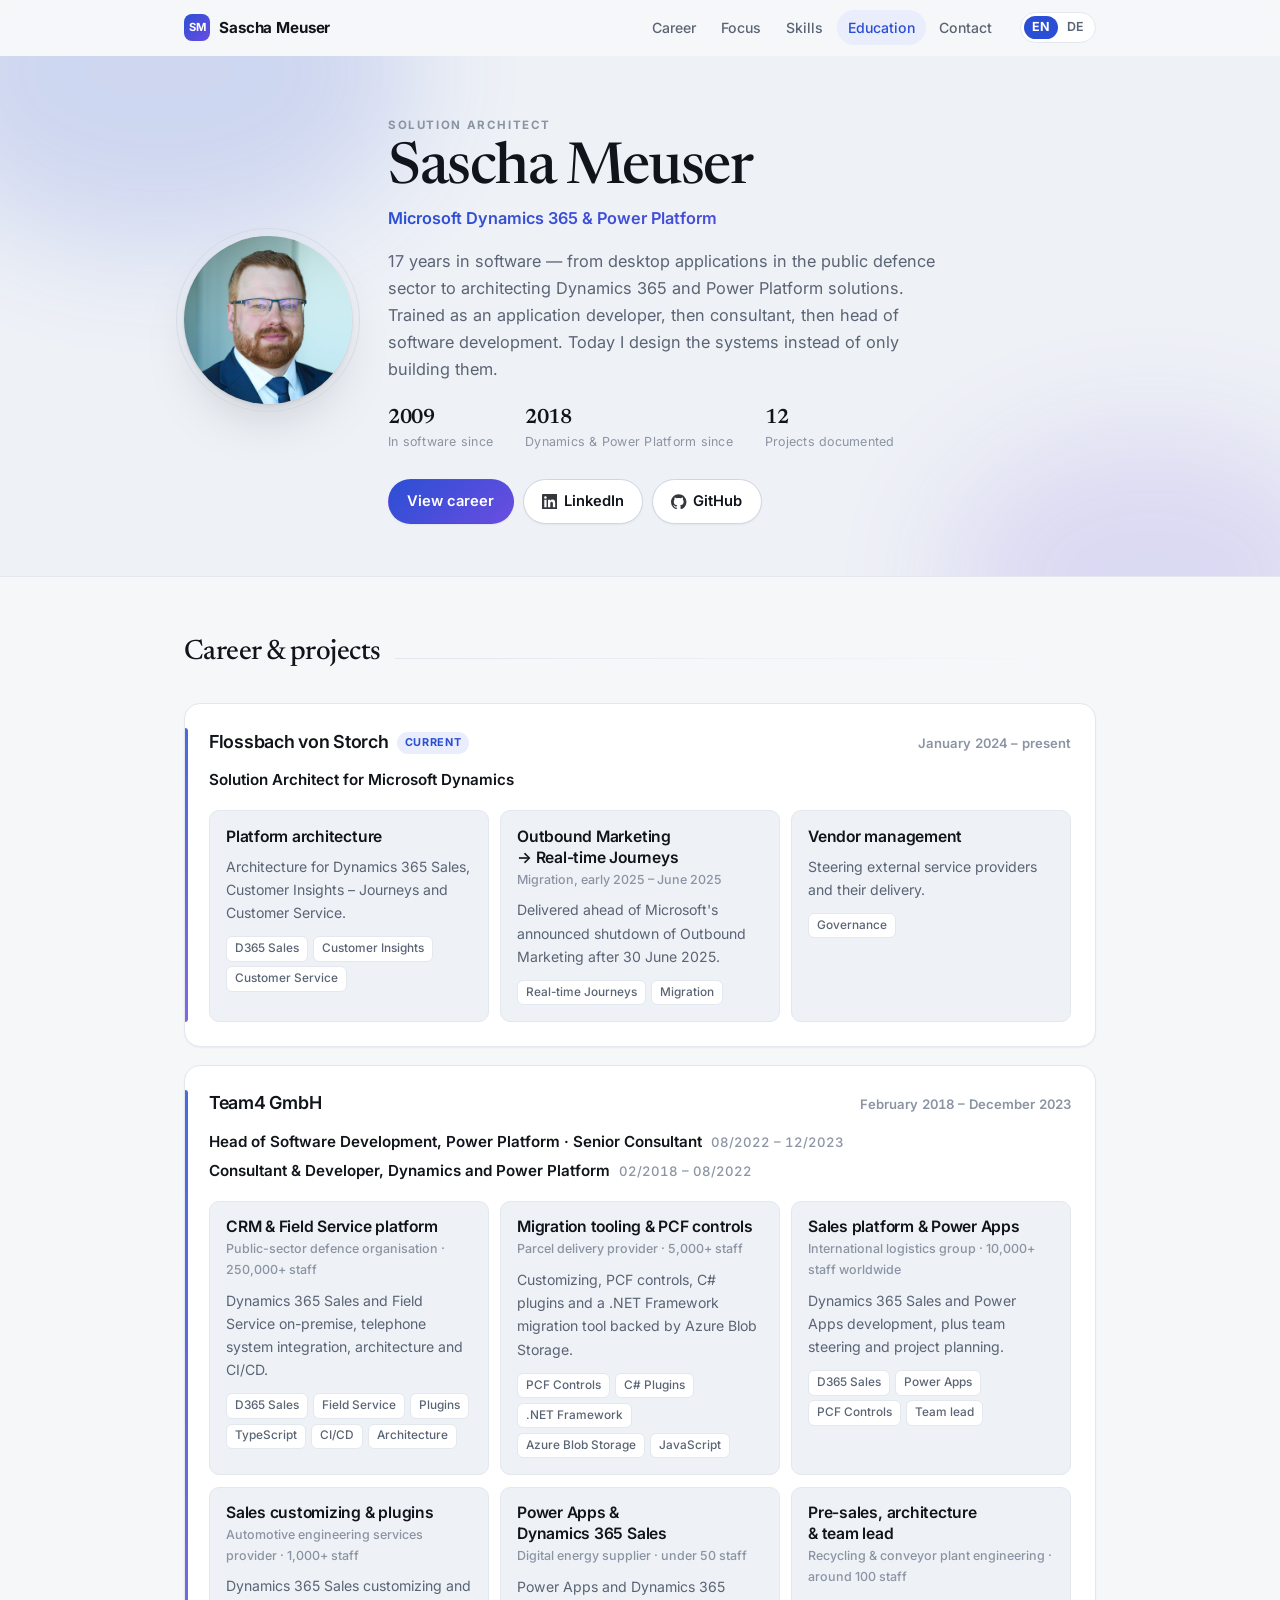
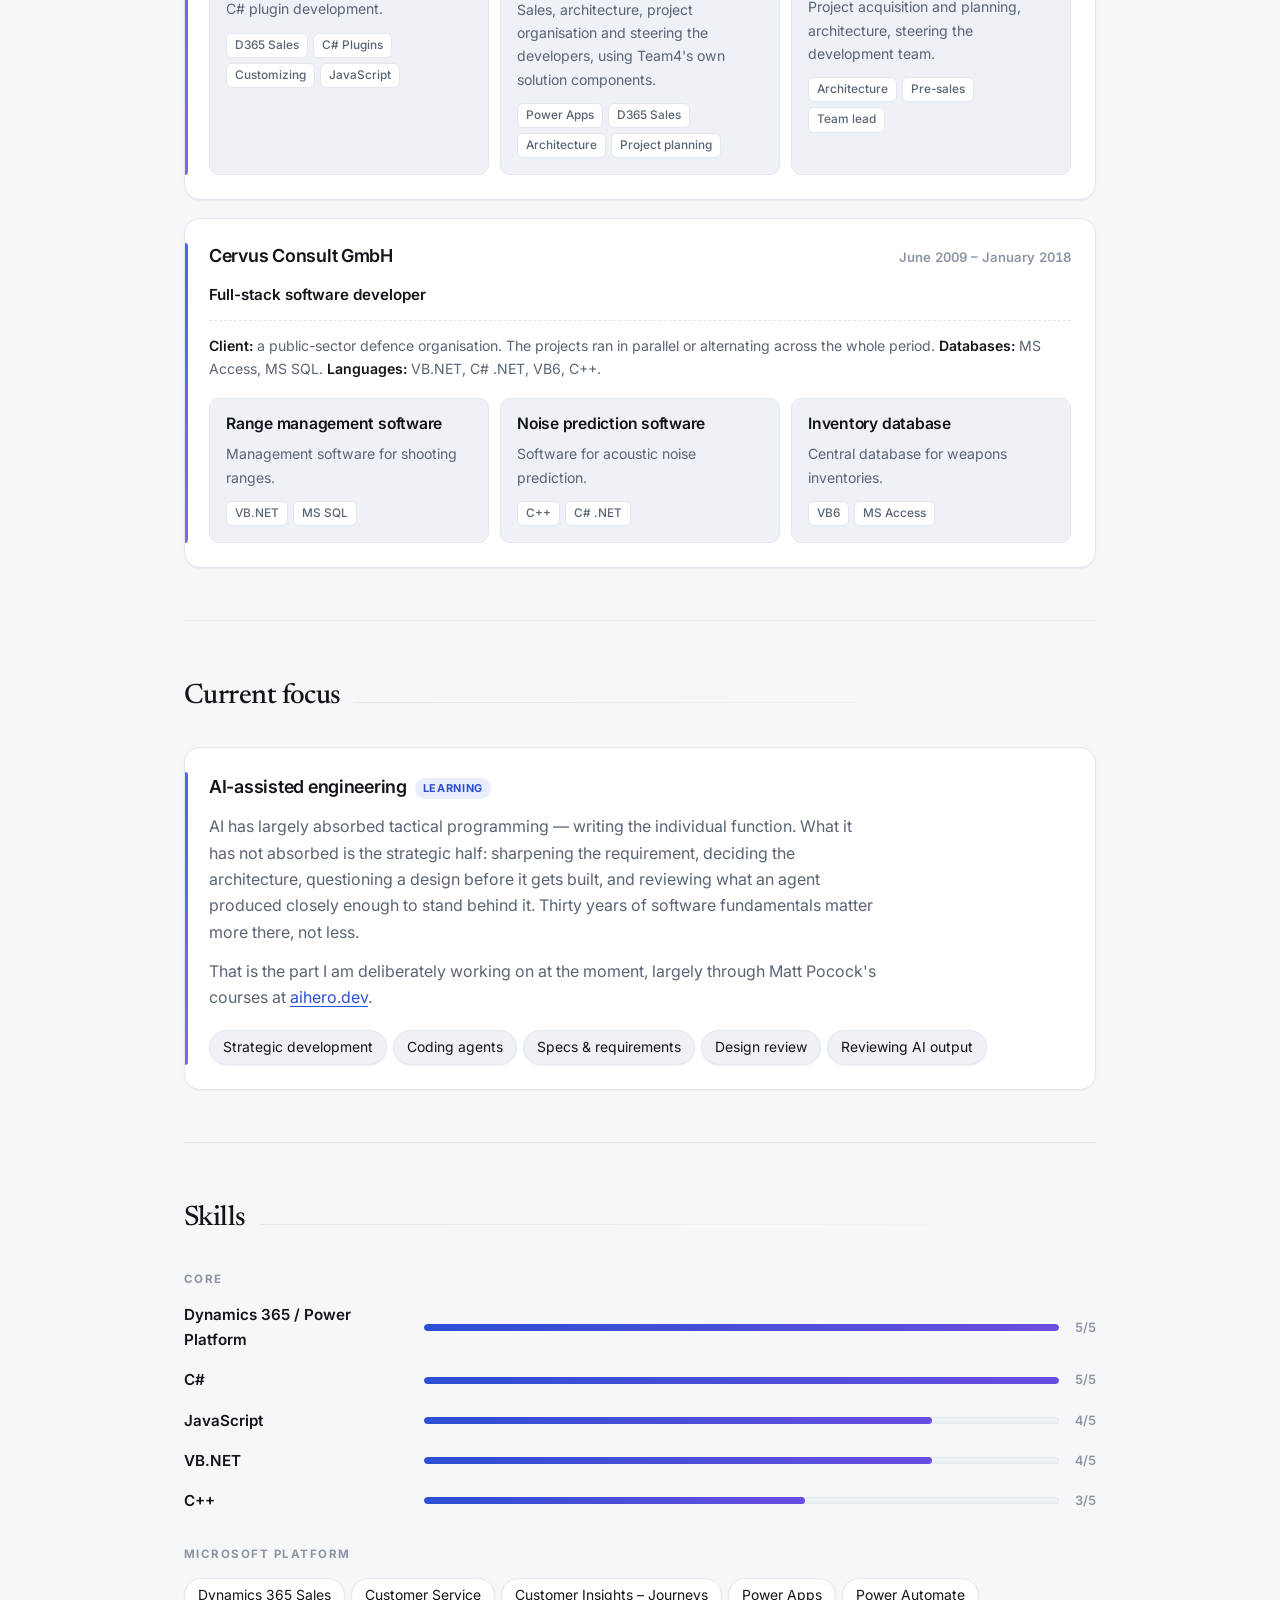
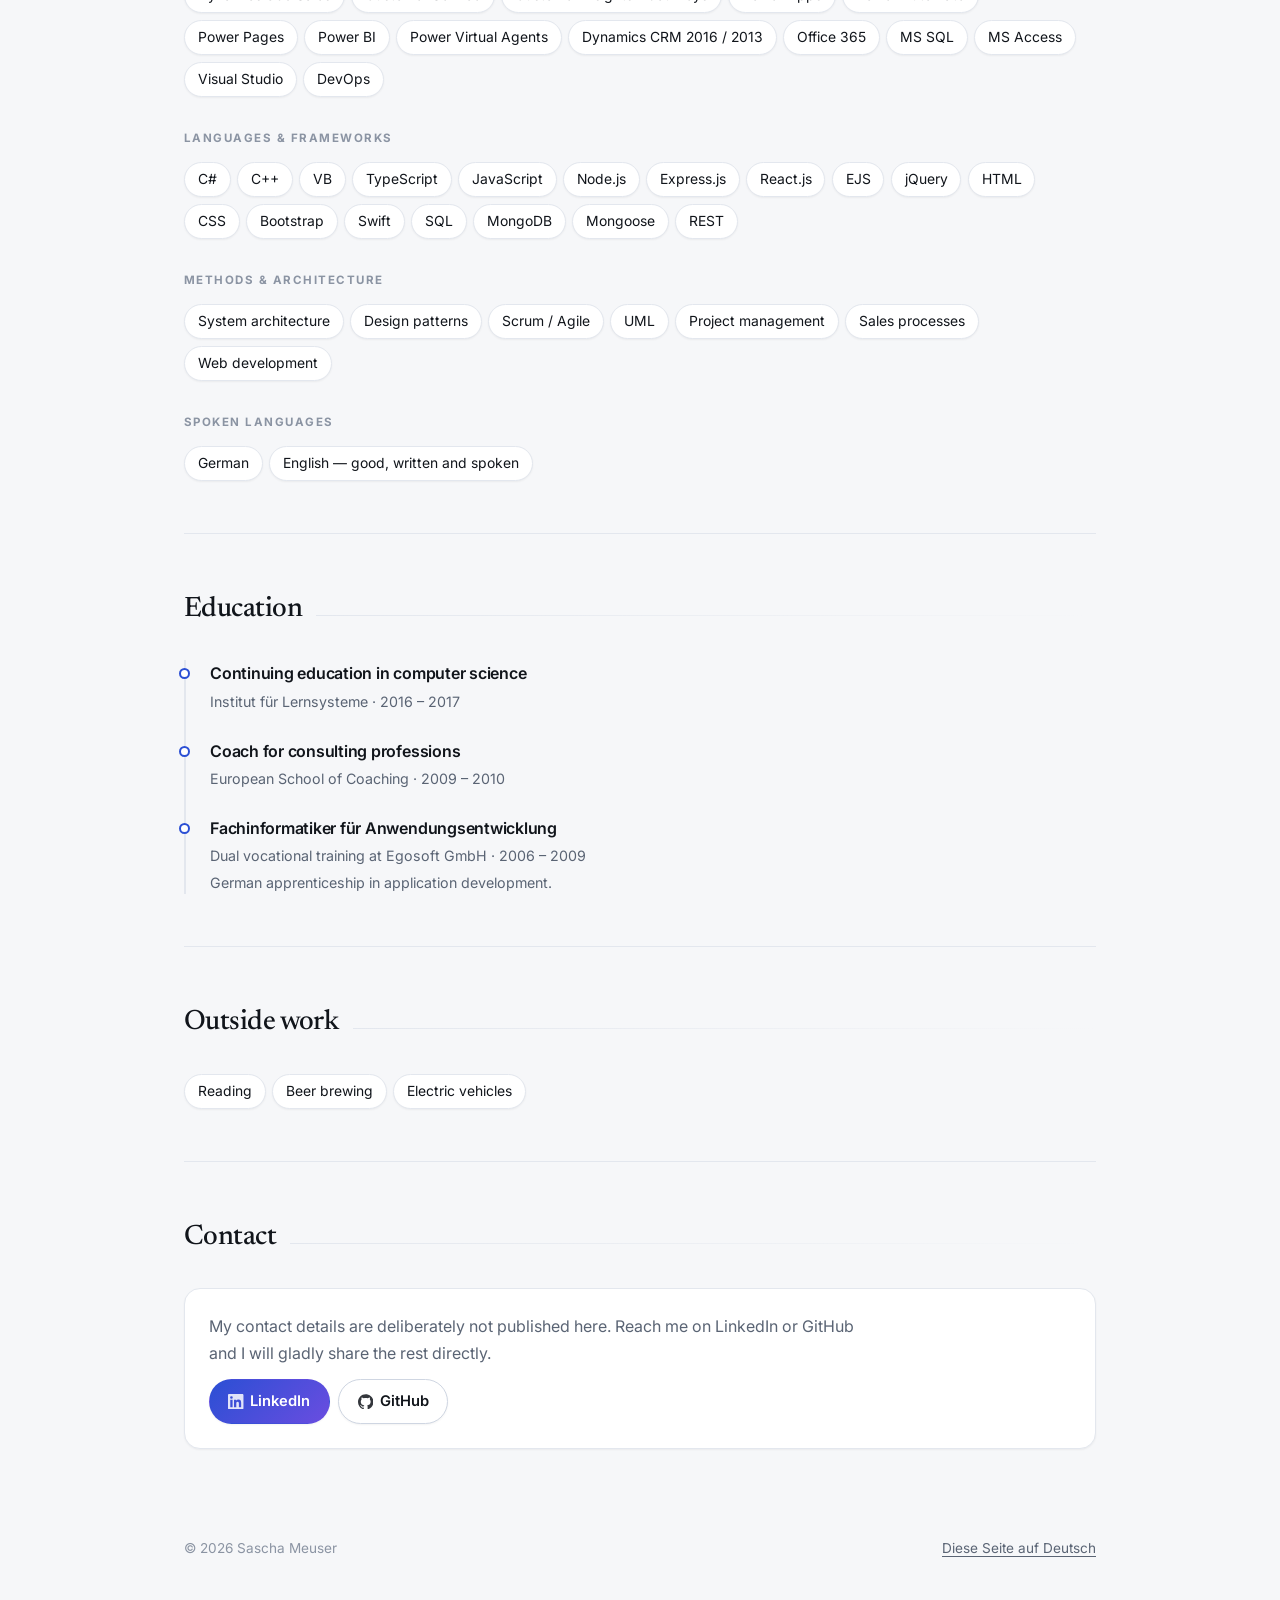
==== commit d68a1382: "Add a "current focus" section on AI-assisted engineering AI was not represented anywhere on the page" ====
--- a/index.html
+++ b/index.html
@@ -44,6 +44,7 @@
       </a>
       <nav aria-label="Sections">
         <a href="#career">Career</a>
+        <a href="#focus">Focus</a>
         <a href="#skills">Skills</a>
         <a href="#education">Education</a>
         <a href="#contact">Contact</a>
@@ -289,6 +290,35 @@
       </ol>
     </section>
 
+    <section id="focus" class="reveal" aria-labelledby="focus-h">
+      <div class="sec-head">
+        <h2 id="focus-h">Current focus</h2>
+      </div>
+      <div class="card-note card-accent">
+        <h3>AI-assisted engineering<span class="badge">Learning</span></h3>
+        <p>
+          AI has largely absorbed tactical programming &mdash; writing the
+          individual function. What it has not absorbed is the strategic half:
+          sharpening the requirement, deciding the architecture, questioning a
+          design before it gets built, and reviewing what an agent produced
+          closely enough to stand behind it. Thirty years of software
+          fundamentals matter more there, not less.
+        </p>
+        <p>
+          That is the part I am deliberately working on at the moment, largely
+          through Matt Pocock's courses at
+          <a href="https://www.aihero.dev/" rel="noopener">aihero.dev</a>.
+        </p>
+        <ul class="tags">
+          <li>Strategic development</li>
+          <li>Coding agents</li>
+          <li>Specs &amp; requirements</li>
+          <li>Design review</li>
+          <li>Reviewing AI output</li>
+        </ul>
+      </div>
+    </section>
+
     <section id="skills" class="reveal" aria-labelledby="skills-h">
       <div class="sec-head">
         <h2 id="skills-h">Skills</h2>
--- a/styles.css
+++ b/styles.css
@@ -798,10 +798,45 @@
   box-shadow: var(--shadow-sm);
 }
 
+.card-note h3 {
+  margin: 0 0 .7rem;
+  font-size: 1.12rem;
+}
+
 .card-note p {
   margin: 0;
-  max-width: 38rem;
+  max-width: 42rem;
   color: var(--muted);
+}
+
+.card-note p + p {
+  margin-top: .8rem;
+}
+
+.card-note .tags {
+  margin-top: 1.2rem;
+}
+
+.card-note .tags li {
+  background: var(--bg-2);
+}
+
+/* accent rail, matching the career cards */
+.card-accent {
+  position: relative;
+  overflow: hidden;
+}
+
+.card-accent::before {
+  content: "";
+  position: absolute;
+  left: 0;
+  top: 1.5rem;
+  bottom: 1.5rem;
+  width: 3px;
+  border-radius: 0 3px 3px 0;
+  background: linear-gradient(var(--accent), var(--accent-2));
+  opacity: .85;
 }
 
 /* ---------------- footer ---------------- */
